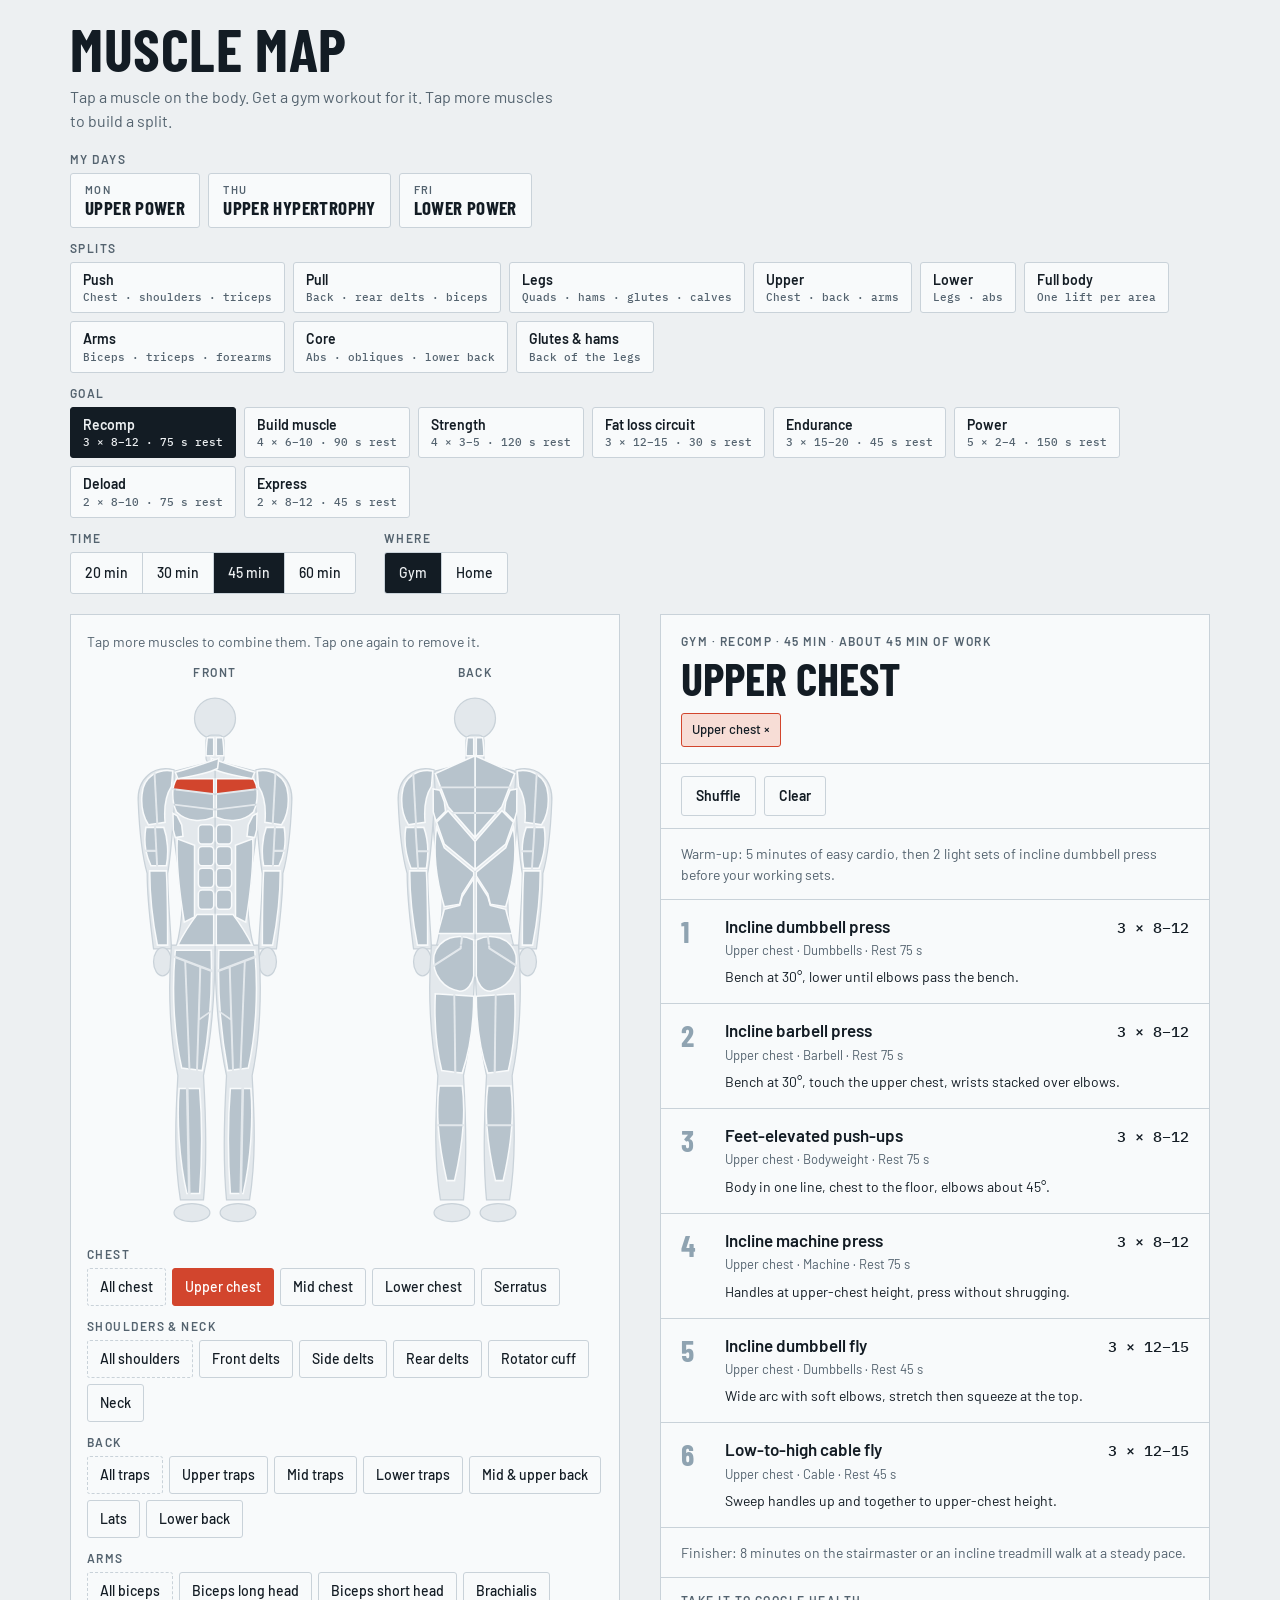
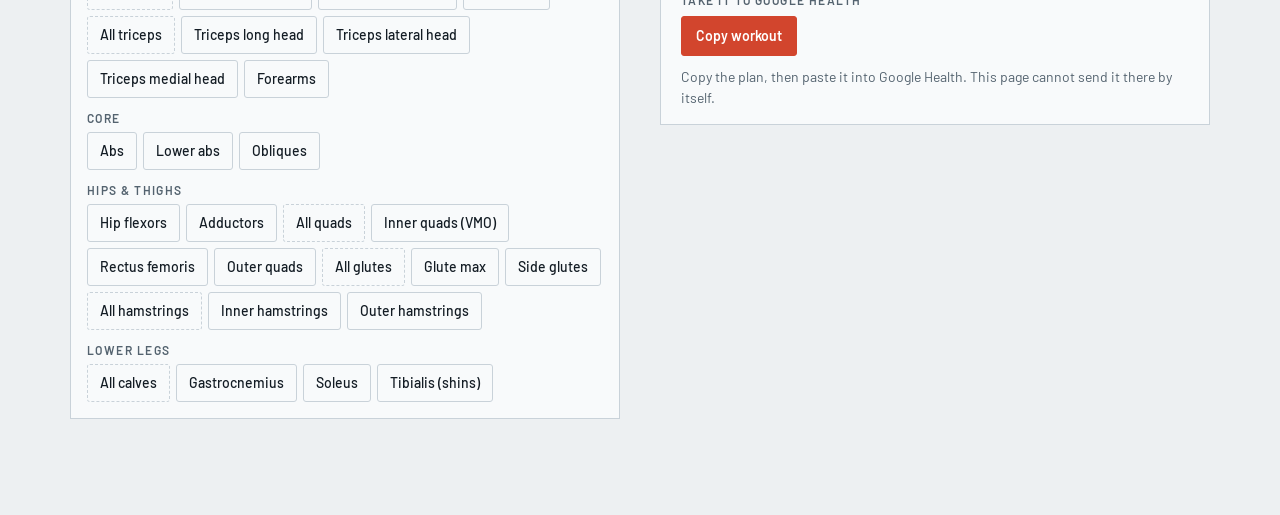
==== site/workout/index.html @ 0c15779b "Add Muscle Map workout page at /workout Co-Authored-By: Claude Fable 5.2 <noreply@anthropic.com>" ====
<!doctype html><html><head><meta charset=utf8><meta name=viewport content="width=device-width,initial-scale=1,viewport-fit=cover"><style>:root{color-scheme:light;box-sizing:border-box;padding-top:env(safe-area-inset-top,0px);padding-bottom:env(safe-area-inset-bottom,0px)}html{scroll-padding-top:env(safe-area-inset-top,0px)}body{margin:0;padding:0;font:14px -apple-system,BlinkMacSystemFont,sans-serif;background:#fff;color:#000}img{max-width:100%}[hidden]:not([hidden=until-found i]){display:none!important}</style></head><body>
<title>Muscle Map</title>
<meta name="claude:viewport-fit-sides" content="cover">
<link rel="preconnect" href="https://fonts.googleapis.com">
<link rel="preconnect" href="https://fonts.gstatic.com" crossorigin>
<link rel="stylesheet" href="https://fonts.googleapis.com/css2?family=Barlow+Condensed:wght@600;700&family=Barlow:wght@400;500;600&family=IBM+Plex+Mono:wght@500&display=swap">
<style>
/* Layout: anatomy plate (front + back figures, muscle list) on the left, training sheet on the right.
   On phones the plate shows one side at a time and a bottom bar jumps to the sheet. */
:root{
  --bg:#EDF0F2; --surface:#F8FAFB; --ink:#131C24; --ink-2:#54636F; --line:#C9D2D9;
  --body:#E3E8EC; --muscle:#B7C3CC; --muscle-hi:#8FA3B1;
  --accent:#D2452D; --on-accent:#FFFFFF; --accent-soft:#F7DDD6;
  --f-display:'Barlow Condensed','Arial Narrow',sans-serif;
  --f-body:'Barlow',system-ui,-apple-system,'Segoe UI',sans-serif;
  --f-mono:'IBM Plex Mono',ui-monospace,Menlo,monospace;
}
@media (prefers-color-scheme: dark){
  :root:not([data-theme="light"]){
    --bg:#0E1419; --surface:#151D24; --ink:#E8EDF1; --ink-2:#9AA9B4; --line:#26333C;
    --body:#1A252D; --muscle:#2B3A46; --muscle-hi:#46606F;
    --accent:#FF6B4A; --on-accent:#1A0D09; --accent-soft:#3A2119;
    color-scheme:dark;
  }
}
:root[data-theme="dark"]{
  --bg:#0E1419; --surface:#151D24; --ink:#E8EDF1; --ink-2:#9AA9B4; --line:#26333C;
  --body:#1A252D; --muscle:#2B3A46; --muscle-hi:#46606F;
  --accent:#FF6B4A; --on-accent:#1A0D09; --accent-soft:#3A2119;
  color-scheme:dark;
}
*{box-sizing:border-box}
body{
  background:var(--bg); color:var(--ink); font:400 16px/1.5 var(--f-body);
  padding-block:20px 96px;
  padding-left:max(16px,env(safe-area-inset-left,0px));
  padding-right:max(16px,env(safe-area-inset-right,0px));
  -webkit-text-size-adjust:100%;
}
.wrap{max-width:1140px;margin:0 auto;display:flex;flex-direction:column;gap:20px}
h1{font:700 clamp(38px,7vw,60px)/.95 var(--f-display);text-transform:uppercase;letter-spacing:.01em;margin:0;text-wrap:balance}
.sub{margin:8px 0 0;color:var(--ink-2);max-width:54ch}
.lbl{font:600 12px/1 var(--f-body);letter-spacing:.12em;text-transform:uppercase;color:var(--ink-2);margin:0}
.controls{display:flex;flex-wrap:wrap;gap:14px 28px;align-items:flex-end}
.ctl{display:flex;flex-direction:column;gap:8px;min-width:0}
.seg{display:inline-flex;max-width:100%;border:1px solid var(--line);border-radius:3px;overflow:hidden;background:var(--surface)}
.seg button{font:500 14px/1 var(--f-body);padding:10px 14px;min-height:40px;background:transparent;color:var(--ink);border:0;border-right:1px solid var(--line);cursor:pointer}
.seg button:last-child{border-right:0}
.seg button[aria-pressed="true"]{background:var(--ink);color:var(--bg)}
.presets-ctl{flex-basis:100%}
.presets{display:flex;flex-wrap:wrap;gap:8px}
.preset{display:flex;flex-direction:column;align-items:flex-start;gap:3px;padding:10px 14px;min-height:44px;border:1px solid var(--line);border-radius:3px;background:var(--surface);color:var(--ink);cursor:pointer;text-align:left}
.preset .pd{font:600 11px/1 var(--f-body);letter-spacing:.12em;text-transform:uppercase;color:var(--ink-2)}
.preset .pn{font:700 19px/1 var(--f-display);text-transform:uppercase;letter-spacing:.02em}
.preset[aria-pressed="true"]{background:var(--ink);border-color:var(--ink);color:var(--bg)}
.preset[aria-pressed="true"] .pd{color:var(--bg)}
.opt{display:flex;flex-direction:column;align-items:flex-start;gap:5px;padding:9px 12px;min-height:44px;border:1px solid var(--line);border-radius:3px;background:var(--surface);color:var(--ink);cursor:pointer;text-align:left}
.opt .ot{font:600 14px/1.1 var(--f-body)}
.opt .os{font:500 11px/1 var(--f-mono);color:var(--ink-2);white-space:nowrap}
.opt[aria-pressed="true"]{background:var(--ink);border-color:var(--ink);color:var(--bg)}
.opt[aria-pressed="true"] .os{color:var(--bg)}
/* phones: each option row is one swipeable line, so the body map stays near the top */
@media (max-width:639px){
  .presets{flex-wrap:nowrap;overflow-x:auto;margin-inline:-16px;padding-inline:16px;scroll-padding-inline:16px;scrollbar-width:none;-webkit-overflow-scrolling:touch}
  .presets::-webkit-scrollbar{display:none}
  .presets>*{flex:none}
  .controls{gap:12px 20px}
}
button:focus-visible{outline:2px solid var(--accent);outline-offset:-2px}

.grid{display:grid;grid-template-columns:minmax(0,1fr);gap:24px}
@media (min-width:900px){.grid{grid-template-columns:minmax(0,1fr) minmax(0,1fr);gap:40px;align-items:start}}

.plate{border:1px solid var(--line);background:var(--surface);padding:16px;display:flex;flex-direction:column;gap:14px;min-width:0}
.plate-top{display:flex;justify-content:space-between;align-items:center;gap:12px}
.hint{margin:0;font-size:14px;color:var(--ink-2);min-height:21px}
.view-seg{display:none}
@media (max-width:639px){.view-seg{display:inline-flex}}
.figs{display:flex;gap:4px;justify-content:center}
.fig{flex:1 1 0;min-width:0;display:flex;flex-direction:column;align-items:center;gap:6px}
.fig svg{width:100%;height:auto;max-height:560px;display:block;-webkit-tap-highlight-color:transparent}
@media (max-width:639px){
  .figs[data-view="front"] .fig.back,.figs[data-view="back"] .fig.front{display:none}
  .fig .lbl{display:none}
}
.sil{fill:var(--body);stroke:var(--line);stroke-width:1}
.m{cursor:pointer;outline:none}
.m path,.m rect{fill:var(--muscle);stroke:var(--surface);stroke-width:1.2;transition:fill .12s}
.m.hov path,.m.hov rect{fill:var(--muscle-hi)}
.m.on path,.m.on rect{fill:var(--accent)}
.m:focus-visible path,.m:focus-visible rect{stroke:var(--ink);stroke-width:2}
.chips{display:flex;flex-direction:column;gap:14px}
.sec{display:flex;flex-direction:column;gap:8px}
.sec-row{display:flex;flex-wrap:wrap;gap:6px}
.chip.all{border-style:dashed}
.chip{font:500 14px/1 var(--f-body);padding:9px 12px;min-height:38px;border:1px solid var(--line);border-radius:3px;background:transparent;color:var(--ink);cursor:pointer}
.chip[aria-pressed="true"]{background:var(--accent);border-color:var(--accent);color:var(--on-accent)}

.sheet{border:1px solid var(--line);background:var(--surface);min-width:0}
.sheet-h{padding:20px 20px 16px;border-bottom:1px solid var(--line)}
.sheet h2{font:700 clamp(32px,5vw,46px)/1 var(--f-display);text-transform:uppercase;margin:8px 0 0;text-wrap:balance}
.tags{display:flex;flex-wrap:wrap;gap:6px;margin-top:12px}
.tags:empty{display:none}
.tag{font:500 13px/1 var(--f-body);padding:8px 10px;min-height:34px;border:1px solid var(--accent);background:var(--accent-soft);color:var(--ink);border-radius:3px;cursor:pointer}
.actions{display:flex;flex-wrap:wrap;gap:8px;padding:12px 20px;border-bottom:1px solid var(--line)}
.btn{font:600 14px/1 var(--f-body);padding:11px 14px;min-height:40px;border:1px solid var(--line);background:transparent;color:var(--ink);border-radius:3px;cursor:pointer}
.btn.primary{background:var(--accent);border-color:var(--accent);color:var(--on-accent)}
.btn[disabled]{opacity:.55;cursor:default}
.status{margin:0;padding:10px 20px;font-size:14px;color:var(--ink-2);border-bottom:1px solid var(--line)}
.note{margin:0;padding:14px 20px;font-size:14px;color:var(--ink-2);border-bottom:1px solid var(--line)}
.lifts{list-style:none;margin:0;padding:0}
.lift{display:grid;grid-template-columns:34px minmax(0,1fr);gap:10px;padding:16px 20px;border-bottom:1px solid var(--line)}
.lift-n{font:700 30px/1 var(--f-display);color:var(--muscle-hi)}
.lift-top{display:flex;justify-content:space-between;align-items:baseline;gap:4px 12px;flex-wrap:wrap}
.lift h3{font:600 17px/1.25 var(--f-body);margin:0;min-width:0}
.rx{font:500 15px/1.2 var(--f-mono);white-space:nowrap;font-variant-numeric:tabular-nums}
.meta{margin:4px 0 0;font-size:13px;color:var(--ink-2)}
.cue{margin:6px 0 0;font-size:14px}
.export{padding:16px 20px;display:flex;flex-direction:column;gap:10px}
.row{display:flex;flex-wrap:wrap;gap:8px}
#fallback{width:100%;font:13px/1.45 var(--f-mono);background:var(--bg);color:var(--ink);border:1px solid var(--line);border-radius:3px;padding:10px}
.export .status{padding:0;border:0}

.bar{position:fixed;left:0;right:0;bottom:0;z-index:5;background:var(--ink);color:var(--bg);display:flex;align-items:center;justify-content:space-between;gap:12px;
  padding-top:12px;padding-bottom:calc(12px + env(safe-area-inset-bottom,0px));
  padding-left:max(16px,env(safe-area-inset-left,0px));padding-right:max(16px,env(safe-area-inset-right,0px))}
.bar span{font:600 15px/1.2 var(--f-body);min-width:0;overflow:hidden;text-overflow:ellipsis;white-space:nowrap}
.bar .btn{background:var(--bg);color:var(--ink);border-color:var(--bg);flex:none}
@media (min-width:900px){.bar{display:none}}
</style>

<div class="wrap">
  <header>
    <h1>Muscle Map</h1>
    <p class="sub">Tap a muscle on the body. Get a gym workout for it. Tap more muscles to build a split.</p>
  </header>

  <div class="controls">
    <div class="ctl presets-ctl">
      <p class="lbl" id="presetLbl">My days</p>
      <div class="presets" role="group" aria-labelledby="presetLbl" id="presets"></div>
    </div>
    <div class="ctl presets-ctl">
      <p class="lbl" id="splitLbl">Splits</p>
      <div class="presets" role="group" aria-labelledby="splitLbl" id="splits"></div>
    </div>
    <div class="ctl presets-ctl">
      <p class="lbl" id="goalLbl">Goal</p>
      <div class="presets" role="group" aria-labelledby="goalLbl" id="goalSeg"></div>
    </div>
    <div class="ctl">
      <p class="lbl" id="timeLbl">Time</p>
      <div class="seg" role="group" aria-labelledby="timeLbl" id="timeSeg">
        <button type="button" data-time="20">20 min</button>
        <button type="button" data-time="30">30 min</button>
        <button type="button" data-time="45">45 min</button>
        <button type="button" data-time="60">60 min</button>
      </div>
    </div>
    <div class="ctl">
      <p class="lbl" id="whereLbl">Where</p>
      <div class="seg" role="group" aria-labelledby="whereLbl" id="whereSeg">
        <button type="button" data-where="gym">Gym</button>
        <button type="button" data-where="home">Home</button>
      </div>
    </div>
  </div>

  <div class="grid">
    <section class="plate" aria-label="Body map">
      <div class="plate-top">
        <p class="hint" id="hint"></p>
        <div class="seg view-seg" role="group" aria-label="Body side" id="viewSeg">
          <button type="button" data-view="front">Front</button>
          <button type="button" data-view="back">Back</button>
        </div>
      </div>
      <div class="figs" id="figs" data-view="front">
        <div class="fig front"><p class="lbl">Front</p><div id="figFront" style="width:100%"></div></div>
        <div class="fig back"><p class="lbl">Back</p><div id="figBack" style="width:100%"></div></div>
      </div>
      <div class="chips" id="chips" role="group" aria-label="Muscle list"></div>
    </section>

    <section class="sheet" id="sheet" aria-labelledby="sheetTitle">
      <div class="sheet-h">
        <p class="lbl" id="eyebrow"></p>
        <h2 id="sheetTitle"></h2>
        <div class="tags" id="tags"></div>
      </div>
      <p class="note" id="empty" hidden>Nothing selected. Tap a muscle on the body, or pick one from the list under it. Select several, like chest and triceps, to get one combined session.</p>
      <div id="filled">
        <div class="actions">
          <button type="button" class="btn" id="shuffle">Shuffle</button>
          <button type="button" class="btn primary" id="askAi" hidden>Ask Claude to write it</button>
          <button type="button" class="btn" id="clear">Clear</button>
        </div>
        <p class="status" id="aiStatus" role="status" hidden></p>
        <p class="note" id="homeNote" hidden></p>
        <p class="note" id="warm"></p>
        <p class="note" id="goalNote" hidden></p>
        <ol class="lifts" id="lifts"></ol>
        <p class="note" id="fin" hidden></p>
        <div class="export">
          <p class="lbl">Take it to Google Health</p>
          <div class="row">
            <button type="button" class="btn primary" id="copy">Copy workout</button>
            <button type="button" class="btn" id="saveTxt" hidden>Save .txt</button>
            <button type="button" class="btn" id="saveCsv" hidden>Save .csv</button>
          </div>
          <p class="hint">Copy the plan, then paste it into Google Health. This page cannot send it there by itself.</p>
          <textarea id="fallback" rows="9" readonly hidden aria-label="Workout text"></textarea>
          <p class="status" id="exStatus" role="status" hidden></p>
        </div>
      </div>
    </section>
  </div>
</div>

<div class="bar" id="bar" hidden>
  <span id="barTxt"></span>
  <button type="button" class="btn" id="barGo">See workout ↓</button>
</div>

<script>
(function(){
'use strict';
const $=s=>document.querySelector(s);
const NS='http://www.w3.org/2000/svg';
function el(tag,attrs){const e=document.createElementNS(NS,tag);for(const k in attrs)e.setAttribute(k,attrs[k]);return e}
function h(tag,props,...kids){
  const e=document.createElement(tag);
  for(const [k,v] of Object.entries(props||{})){
    if(k==='class')e.className=v;else if(k.startsWith('on'))e.addEventListener(k.slice(2),v);else e.setAttribute(k,v);
  }
  for(const c of kids.flat()){if(c==null)continue;e.append(c.nodeType?c:document.createTextNode(String(c)))}
  return e;
}

/* ---------- exercise library: [name, c=compound|i=isolation, equipment, cue, optional reps override] ---------- */
const EQ={B:'Barbell',D:'Dumbbells',C:'Cable',M:'Machine',W:'Bodyweight',P:'Plate',R:'Band',X:'Push-up board',A:'Ab roller',T:'Table',H:'Chair',O:'Door frame',L:'Wall',Y:'Towel'};
const M={
 frontdelts:{n:'Front delts',ex:[
  ['Barbell overhead press','c','B','Squeeze glutes, move your head through as the bar passes.'],
  ['Seated dumbbell shoulder press','c','D','Ribs down, press up without arching your back.'],
  ['Machine shoulder press','c','M','Handles at ear height, press without shrugging.'],
  ['Arnold press','c','D','Rotate palms from facing you to forward as you press.'],
  ['Landmine press','c','B','Press up and out at an angle, stay tight through the core.'],
  ['Dumbbell front raise','i','D','Raise to eye level with soft elbows, no swinging.'],
  ['Cable front raise','i','C','Constant tension, lift to eye level and lower slowly.']]},
 sidedelts:{n:'Side delts',ex:[
  ['Wide-grip upright row','c','B','Hands wider than shoulders, elbows lead, stop at the lower chest.'],
  ['Seated dumbbell shoulder press','c','D','Ribs down, press up without arching your back.'],
  ['Dumbbell lateral raise','i','D','Lead with the elbows, raise to shoulder height, no swinging.'],
  ['Cable lateral raise','i','C','Constant tension, raise to shoulder height and lower slowly.'],
  ['Machine lateral raise','i','M','Pads on the outside of the arms, lift with the elbows, not the hands.'],
  ['Leaning single-arm lateral raise','i','D','Hold a post and lean away, raise out to the side for a longer stretch.','12–15 each arm']]},
 reardelts:{n:'Rear delts',ex:[
  ['Wide-grip seated cable row','c','C','Pull to the upper chest with elbows flared, squeeze the back of the shoulders.'],
  ['Reverse pec deck','i','M','Wide arc, think elbows back, not hands.'],
  ['Face pull','i','C','Rope to forehead, pull apart at the end, hold one second.'],
  ['Rear delt dumbbell fly','i','D','Hinge forward, sweep out wide with soft elbows.'],
  ['Cable rear delt fly','i','C','Cross the cables, pull wide at shoulder height, pause behind you.'],
  ['Incline bench reverse fly','i','D','Chest on a 45° bench, raise the dumbbells out wide, thumbs up.']]},
 upperchest:{n:'Upper chest',ex:[
  ['Incline barbell press','c','B','Bench at 30°, touch the upper chest, wrists stacked over elbows.'],
  ['Incline dumbbell press','c','D','Bench at 30°, lower until elbows pass the bench.'],
  ['Incline machine press','c','M','Handles at upper-chest height, press without shrugging.'],
  ['Feet-elevated push-ups','c','W','Body in one line, chest to the floor, elbows about 45°.'],
  ['Low-to-high cable fly','i','C','Sweep handles up and together to upper-chest height.'],
  ['Incline dumbbell fly','i','D','Wide arc with soft elbows, stretch then squeeze at the top.']]},
 midchest:{n:'Mid chest',ex:[
  ['Barbell bench press','c','B','Shoulder blades pinched, bar to lower chest, press up and slightly back.'],
  ['Flat dumbbell press','c','D','Lower until elbows sit just below the bench, press up and in.'],
  ['Machine chest press','c','M','Handles at mid-chest, push without shrugging.'],
  ['Push-ups','c','W','Body in one line, chest to the floor, elbows about 45°.'],
  ['Pec deck fly','i','M','Slight elbow bend, squeeze for a beat in front.'],
  ['Standing cable fly','i','C','Handles at chest height, hug a barrel, squeeze in the middle.']]},
 lowerchest:{n:'Lower chest',ex:[
  ['Decline barbell press','c','B','Bench at 15 to 30° decline, bar to the lower chest.'],
  ['Decline dumbbell press','c','D','Lower to the sides of the lower chest, press up and together.'],
  ['Chest dips','c','W','Lean forward, elbows out slightly, lower to a deep stretch.'],
  ['High-to-low cable fly','i','C','Step forward, hands meet below the chest, slow return.'],
  ['Decline dumbbell fly','i','D','Wide arc with soft elbows, squeeze at the bottom.']]},
 serratus:{n:'Serratus',reps:'10–15',ex:[
  ['Dumbbell pullover','c','D','Arms straight, ribs down, stretch back then pull over without arching.'],
  ['Push-up plus','c','W','At the top push the floor away, round the upper back, shoulder blades wide.'],
  ['Cable serratus punch','i','C','Face away from the cable, punch forward and reach at the end, ribs down.','10–12 each arm'],
  ['Scapular push-up','i','W','Arms locked, let the chest sink between the blades, then push them apart.'],
  ['Wall slide','i','W','Forearms on the wall, slide up and reach forward without shrugging.']]},
 rotatorcuff:{n:'Rotator cuff',reps:'12–20',ex:[
  ['Cable external rotation','i','C','Elbow pinned to your side, rotate out and return slowly, light weight.','12–15 each arm'],
  ['Side-lying dumbbell external rotation','i','D','Elbow on your ribs, rotate up and lower slowly, very light weight.','12–15 each arm'],
  ['Cable internal rotation','i','C','Elbow pinned to your side, rotate across your belly, light weight.','12–15 each arm'],
  ['Band pull-apart','i','R','Arms straight, pull the band apart and squeeze the shoulder blades.'],
  ['Face pull','i','C','Rope to forehead, pull apart at the end, hold one second.']]},
 uppertraps:{n:'Upper traps',ex:[
  ['Barbell shrug','c','B','Straight up and down, hold the top for a second.'],
  ['Dumbbell shrug','c','D','Shrug toward the ears, never roll the shoulders.'],
  ['Rack pull','c','B','Bar at knee height, lock out squeezing glutes and traps.'],
  ['Farmer’s carry','c','D','Tall posture, crush the handles, walk steadily.','30–40 m'],
  ['Cable shrug','i','C','Constant tension, hold the top for a count of two.'],
  ['Wide-grip dumbbell upright row','i','D','Elbows lead, stop at the lower chest.']]},
 midtraps:{n:'Mid traps',ex:[
  ['Chest-supported row','c','M','Chest on the pad, pull elbows back, squeeze shoulder blades.'],
  ['T-bar row','c','M','Flat back, keep elbows tight past the torso.'],
  ['Seated cable row','c','C','Sit tall, pull to your belly, pause one second.'],
  ['Prone T raise','i','D','Lie chest-down on an incline bench, raise arms out to a T, thumbs up.'],
  ['Reverse pec deck','i','M','Wide arc, think elbows back, not hands.'],
  ['Face pull','i','C','Rope to forehead, pull apart at the end, hold one second.']]},
 lowertraps:{n:'Lower traps',ex:[
  ['Scapular pull-up','c','W','Hang, pull the shoulder blades down without bending your elbows.','8–12'],
  ['Prone Y raise','i','D','Lie chest-down on an incline bench, raise arms in a Y, thumbs up.','10–15'],
  ['Cable Y raise','i','C','Pull the cables up and out in a Y, lead with the thumbs, no shrug.','10–15'],
  ['Straight-arm pulldown','i','C','Arms nearly straight, sweep the bar to your thighs, ribs down.']]},
 upperback:{n:'Mid & upper back',ex:[
  ['Chest-supported row','c','M','Chest on the pad, pull elbows back, squeeze shoulder blades.'],
  ['Seated cable row','c','C','Sit tall, pull to your belly, pause one second.'],
  ['Barbell row','c','B','Hinge to about 45°, pull the bar to your lower ribs.'],
  ['T-bar row','c','M','Flat back, keep elbows tight past the torso.'],
  ['Reverse pec deck','i','M','Wide arc, think elbows back, not hands.'],
  ['Face pull','i','C','Rope to forehead, pull apart at the end, hold one second.']]},
 lats:{n:'Lats',ex:[
  ['Pull-up','c','W','Start from a dead hang, drive elbows down to your ribs. Use the assisted machine until you can do them unassisted.'],
  ['Lat pulldown','c','C','Chest up, pull the bar to your upper chest, lean back only slightly.'],
  ['Neutral-grip pulldown','c','C','Elbows to hips, feel the stretch at the top.'],
  ['One-arm dumbbell row','c','D','Pull the elbow toward your hip, no torso twist.'],
  ['Straight-arm pulldown','i','C','Arms nearly straight, sweep the bar to your thighs, ribs down.'],
  ['Single-arm cable pulldown','i','C','Reach tall, pull the elbow to your hip, pause low.']]},
 lowerback:{n:'Lower back',ex:[
  ['Conventional deadlift','c','B','Bar over mid-foot, brace hard, push the floor away.'],
  ['Romanian deadlift','c','B','Hips back, bar slides down the thighs, back flat.'],
  ['Good morning','c','B','Light bar, soft knees, hinge until hamstrings tighten.'],
  ['Back extension','i','M','Hinge at the hips, stop at neutral, no over-arching.'],
  ['Reverse hyperextension','i','M','Swing legs to hip height, control the lowering.'],
  ['Bird dog','i','W','Opposite arm and leg, hips stay level.','8–12 each side']]},
 bicepslong:{n:'Biceps long head',ex:[
  ['Chin-up','c','W','Full hang to chin over the bar, no kipping.'],
  ['Barbell curl','c','B','Elbows pinned at your sides, no hip swing.'],
  ['Incline dumbbell curl','i','D','Arms hang behind the torso for a deep stretch.'],
  ['Bayesian cable curl','i','C','Face away from the cable, arm behind you, curl without moving the elbow forward.','10–15 each arm'],
  ['Drag curl','i','B','Slide the bar up your torso, elbows travel back.']]},
 bicepsshort:{n:'Biceps short head',ex:[
  ['Wide-grip barbell curl','c','B','Hands outside shoulders, elbows still, no swinging.'],
  ['EZ-bar preacher curl','i','B','Lower fully, do not bounce at the bottom.'],
  ['Spider curl','i','D','Chest on an incline bench, arms hang straight down, curl up.'],
  ['Concentration curl','i','D','Elbow braced on your thigh, full squeeze at the top.','10–12 each arm'],
  ['Cable curl','i','C','Keep tension on the way down, 2-second lowering.']]},
 brachialis:{n:'Brachialis',ex:[
  ['Hammer curl','c','D','Neutral grip, curl across to hit the brachialis.'],
  ['Cross-body hammer curl','i','D','Curl toward the opposite shoulder, elbow stays put.','10–12 each arm'],
  ['Reverse curl','i','B','Overhand grip, elbows still, control the lowering.'],
  ['Rope cable hammer curl','i','C','Neutral grip, pull the rope apart at the top.'],
  ['Zottman curl','i','D','Curl up palms up, rotate to palms down and lower slowly.']]},
 tricepslong:{n:'Triceps long head',ex:[
  ['Close-grip bench press','c','B','Hands shoulder-width, elbows tucked about 45°.'],
  ['Parallel-bar dips','c','W','Stay upright, elbows back, lower to about 90°.'],
  ['Overhead cable extension','i','C','Elbows point forward, stretch deep behind the head.'],
  ['Dumbbell overhead extension','i','D','Both hands on one dumbbell, elbows in.'],
  ['EZ-bar skull crusher','i','B','Lower behind the head for a longer stretch, upper arms stay still.']]},
 tricepslateral:{n:'Triceps lateral head',ex:[
  ['Close-grip bench press','c','B','Hands shoulder-width, elbows tucked about 45°.'],
  ['Diamond push-ups','c','W','Hands close under the chest, elbows brush your ribs.'],
  ['Cable pushdown','i','C','Elbows glued to your ribs, full lockout.'],
  ['Rope pushdown','i','C','Pull the rope apart at the bottom, squeeze the lockout.'],
  ['Single-arm cable pushdown','i','C','Elbow at your side, press down and fully straighten.','10–12 each arm']]},
 tricepsmedial:{n:'Triceps medial head',ex:[
  ['Close-grip push-ups','c','W','Hands under shoulders, elbows back, chest to the floor.'],
  ['Reverse-grip cable pushdown','i','C','Underhand grip, elbows at your sides, full lockout.'],
  ['Single-arm reverse-grip pushdown','i','C','Underhand grip, elbow pinned, straighten fully.','10–12 each arm'],
  ['Dumbbell kickback','i','D','Upper arm parallel to the floor, straighten and squeeze.','10–12 each arm'],
  ['Bench dips','c','W','Hands behind you on a bench, lower to 90°, press up.']]},
 forearms:{n:'Forearms',reps:'12–20',ex:[
  ['Farmer’s carry','c','D','Tall posture, crush the handles, walk steadily.','30–40 m'],
  ['Wrist curl','i','D','Forearms on thighs, roll the weight to the fingertips and back.'],
  ['Reverse wrist extension','i','D','Palms down, lift the back of the hand slowly.'],
  ['Reverse curl','i','B','Overhand grip, elbows still, control the lowering.'],
  ['Dead hang','i','W','Active shoulders, hang as long as your grip allows.','30–45 s']]},
 abs:{n:'Abs',ex:[
  ['Hanging leg raise','c','W','Curl the pelvis up, do not just swing the legs.','8–12'],
  ['Ab wheel rollout','c','W','Ribs down, stop before your lower back sags.','8–12'],
  ['Cable crunch','i','C','Round your spine toward your hips, hips stay put.','12–15'],
  ['Plank','i','W','Squeeze glutes and quads, no sagging.','30–60 s'],
  ['Decline sit-up','i','W','Curl up with control, do not yank on your neck.','12–15'],
  ['Dead bug','i','W','Low back pressed to the floor, opposite arm and leg extend slowly.','8–12 each side']]},
 lowerabs:{n:'Lower abs',ex:[
  ['Hanging leg raise','c','W','Curl the pelvis up, do not just swing the legs.','8–12'],
  ['Captain’s chair knee raise','c','W','Back flat on the pad, curl the pelvis toward your ribs.','10–15'],
  ['Reverse crunch','c','W','Lift the hips off the bench, slow lowering, no swinging.','10–15'],
  ['Hanging knee raise','i','W','Curl the pelvis up, not just the knees.','10–15'],
  ['Lying leg raise','i','W','Lower back pressed down, stop before it lifts.','10–15'],
  ['Decline reverse crunch','i','W','Anchor your hands overhead, roll the hips toward the ceiling.','10–15']]},
 obliques:{n:'Obliques',ex:[
  ['Pallof press','c','C','Resist rotation, press out and hold two seconds.','10–12 each side'],
  ['Cable woodchop','c','C','Rotate through the torso, arms stay long.','10–12 each side'],
  ['Suitcase carry','c','D','Heavy dumbbell on one side, stay perfectly upright.','30–40 m each side'],
  ['Side plank','i','W','Stack feet, hips high.','30–45 s each side'],
  ['Hanging knee raise with twist','i','W','Bring knees up and across toward one shoulder.','10–12'],
  ['Russian twist','i','D','Rotate ribs, not just arms.','12–20']]},
 hipflexors:{n:'Hip flexors',ex:[
  ['Hanging knee raise','c','W','Curl the pelvis up, not just the knees.','10–15'],
  ['Hanging leg raise','c','W','Curl the pelvis up, do not just swing the legs.','8–12'],
  ['Captain’s chair knee raise','c','W','Back flat on the pad, drive the knees up toward your chest.','10–15'],
  ['Cable standing knee raise','i','C','Ankle strap, drive the knee up and control it down, stay tall.','10–12 each leg'],
  ['Mountain climbers','i','W','Hands under shoulders, drive knees toward your chest at a steady pace.','30–45 s'],
  ['Lying leg raise','i','W','Lower back pressed down, stop before it lifts.','10–15']]},
 adductors:{n:'Adductors',reps:'12–20',ex:[
  ['Sumo squat','c','D','Toes out about 30°, push knees out, sit deep.','10–12'],
  ['Sumo deadlift','c','B','Wide stance, shins vertical, push the floor apart.','6–10'],
  ['Adductor machine','i','M','Sit tall, squeeze the knees together, pause for two seconds.'],
  ['Cable hip adduction','i','C','Ankle strap, sweep the leg across, no leaning.','12–15 each leg'],
  ['Copenhagen plank','i','W','Top leg on a bench, lift the hips and hold.','20–30 s each side']]},
 quadsinner:{n:'Inner quads (VMO)',ex:[
  ['Heel-elevated goblet squat','c','D','Heels on plates, knees travel well forward, stay upright.'],
  ['Narrow-stance leg press','c','M','Feet low and close, deep range, do not lock out hard.'],
  ['Narrow-stance hack squat','c','M','Feet together, sit deep, drive through the whole foot.'],
  ['Leg extension','i','M','Pause at the top, squeeze the inner quad.'],
  ['Terminal knee extension','i','C','Strap at the knee, straighten fully and squeeze.','12–20']]},
 rectus:{n:'Rectus femoris',ex:[
  ['Barbell front squat','c','B','Elbows high, stay upright, sit between your hips.'],
  ['Reverse Nordic','c','W','Kneel, lean back slowly, then rise back up.','6–10'],
  ['Sissy squat','c','W','Hold a post, knees travel forward, heels rise, controlled.','8–12'],
  ['Leg extension','i','M','Lean back slightly, pause at the top, slow lowering.']]},
 quadsouter:{n:'Outer quads',ex:[
  ['Wide-stance leg press','c','M','Feet high and wide, deep range, knees track over toes.'],
  ['Back squat','c','B','Brace, sit between your hips, knees track over toes.'],
  ['Hack squat','c','M','Feet shoulder-width, full range, control the bottom.'],
  ['Walking lunge','c','D','Long stride, push through the front foot.','10–12 each leg'],
  ['Single-leg extension','i','M','One leg at a time, squeeze at the top.','12–15 each leg']]},
 glutemax:{n:'Glute max',ex:[
  ['Barbell hip thrust','c','B','Chin tucked, ribs down, squeeze hard at the top.'],
  ['Romanian deadlift','c','B','Hips back, bar slides down the thighs, back flat.'],
  ['Bulgarian split squat','c','D','Torso slightly forward, drive through the front heel.','8–12 each leg'],
  ['Walking lunge','c','D','Long stride, push through the front foot.','10–12 each leg'],
  ['Dumbbell step-up','c','D','High box, drive through the lead leg only.','8–12 each leg'],
  ['Cable kickback','i','C','Squeeze at the back, do not arch your lower back.','12–15 each leg']]},
 glutemed:{n:'Side glutes',ex:[
  ['Single-leg Romanian deadlift','c','D','Hinge on one leg, hips stay square.','8–10 each leg'],
  ['Lateral step-up','c','D','Side-on to the box, step up through the working leg.','8–12 each leg'],
  ['Hip abduction machine','i','M','Lean slightly forward, pause at full width.','15–20'],
  ['Cable hip abduction','i','C','Ankle strap, sweep the leg out, hips stay square.','12–15 each leg'],
  ['Side-lying leg raise','i','W','Stack your hips, lift the top leg slightly back.','15–20 each side'],
  ['Banded lateral walk','i','R','Band above the knees, small steps, tension throughout.','12–15 steps each way']]},
 hamsinner:{n:'Inner hamstrings',ex:[
  ['Stiff-leg dumbbell deadlift','c','D','Soft knees, push hips back until you feel the stretch.'],
  ['Cable pull-through','c','C','Hinge back, finish by squeezing the glutes standing tall.'],
  ['Seated leg curl','i','M','Point the toes slightly out, thighs locked in, full range.'],
  ['Lying leg curl','i','M','Point the toes slightly out, hips pinned, 3-second lowering.'],
  ['Nordic hamstring curl','i','W','Lower as slowly as you can, catch yourself with your hands.','5–8']]},
 hamsouter:{n:'Outer hamstrings',ex:[
  ['Romanian deadlift','c','B','Hips back, bar slides down the thighs, back flat.'],
  ['Good morning','c','B','Light bar, soft knees, hinge until hamstrings tighten.'],
  ['Lying leg curl','i','M','Toes slightly in, hips pinned, curl heels to glutes.'],
  ['Seated leg curl','i','M','Toes slightly in, full range, no bouncing.'],
  ['Back extension','i','M','Round the glute-ham position, curl the hips through to neutral.']]},
 gastroc:{n:'Gastrocnemius',reps:'12–20',ex:[
  ['Standing calf raise','i','M','Straight knees, pause in the bottom stretch, rise to full height.'],
  ['Leg press calf raise','i','M','Toes on the platform edge, full stretch every rep.'],
  ['Donkey calf raise','i','M','Hips hinged, long range, pause low.'],
  ['Single-leg calf raise','i','W','Hold a rail for balance, full range.','12–15 each leg']]},
 soleus:{n:'Soleus',reps:'12–20',ex:[
  ['Seated calf raise','i','M','Bent knees target the soleus, 2-second lowering.'],
  ['Dumbbell seated calf raise','i','D','Dumbbells on the thighs, toes on a plate, full range.'],
  ['Bent-knee calf raise','i','W','Knees bent about 90°, slow reps, long pause at the bottom.','15–20']]},
 tibialis:{n:'Tibialis (shins)',reps:'15–25',ex:[
  ['Tibialis raise','i','W','Back against a wall, lift the toes toward your shins, lower slowly.'],
  ['Banded dorsiflexion','i','R','Anchor the band, pull the toes up toward your shin, slow return.'],
  ['Heel walk','i','W','Walk on your heels with the toes lifted, stay tall.','20–30 m']]},
 neck:{n:'Neck',reps:'12–15',ex:[
  ['Neck flexion with plate','i','P','Lie face-up, hold a light plate on the forehead, tuck the chin, slow reps.'],
  ['Neck extension with plate','i','P','Lie face-down over the bench edge, light plate on the back of the head, slow reps.'],
  ['Side neck raise','i','W','Lie on your side and lift the head toward the shoulder, no weight at first.','12–15 each side'],
  ['Isometric neck hold','i','W','Press your palm into your head and resist, hold in each direction.','10 s each direction']]}
};
const HOME={
 frontdelts:[
  ['Pike push-up','c','X','Hands in the board shoulder slots, hips high, lower the head between the hands.'],
  ['Feet-elevated pike push-up','c','H','Feet on a chair, hips over shoulders, lower the head toward the floor.'],
  ['Slow-negative pike push-up','c','X','Take 4 seconds to lower, press up normally.','5–8'],
  ['Pike hold','i','W','Hold the bottom of a pike push-up just off the floor.','20–30 s']],
 sidedelts:[
  ['Pike push-up','c','X','Hands in the board shoulder slots, hips high, lower the head between the hands.'],
  ['Door frame isometric lateral raise','i','O','Stand in the frame, press the back of the wrist outward into it and hold.','20–30 s each arm'],
  ['Side plank arm raise','i','W','Hold a side plank, raise the top arm out to shoulder height, lower slowly.','8–12 each side'],
  ['Prone Y raise','i','W','Lie face down, lift straight arms in a Y, thumbs up, hold one second.','12–15']],
 reardelts:[
  ['Wide table row','c','T','Under a sturdy table that cannot tip, grip the edge wide, pull with elbows flared.'],
  ['Prone T raise','i','W','Lie face down, raise straight arms out to a T, thumbs up, hold one second.','12–15'],
  ['Prone W raise','i','W','Face down, elbows at 90°, squeeze the shoulder blades and lift.','12–15'],
  ['Reverse snow angel','i','W','Face down, sweep arms from hips to overhead without touching the floor.','8–12']],
 upperchest:[
  ['Decline push-up','c','H','Feet on a chair, hands on the board chest slots, chest to the board.'],
  ['Deficit decline push-up','c','X','Feet on a chair, hands on the board handles, sink below hand level.'],
  ['Slow-negative decline push-up','c','H','Feet on a chair, take 4 seconds to lower, push up normally.','6–10'],
  ['Isometric palm press (high)','i','W','Press the palms together hard at forehead height and hold.','20–30 s']],
 midchest:[
  ['Push-up board: chest position','c','X','Hands in the wide chest slots, chest to the board, elbows about 45°.'],
  ['Deficit push-up','c','X','Hands on the board handles, sink below hand level for a deeper stretch.'],
  ['Archer push-up','c','W','Shift your weight to one arm, the other stays straight.','5–8 each side'],
  ['Tempo push-up','c','W','3 seconds down, 1 second pause at the bottom, push up.'],
  ['Isometric palm press (chest)','i','W','Press the palms together hard in front of the chest and hold.','20–30 s']],
 lowerchest:[
  ['Incline push-up','c','H','Hands on a sturdy chair or table edge, body straight, chest to the edge.'],
  ['Chair dip (lean forward)','c','H','Two sturdy chairs, lean forward, lower to a comfortable stretch.','6–12'],
  ['Wide low-hand push-up','c','X','Board handles wide and beside the lower ribs, chest to the board.'],
  ['Isometric palm press (low)','i','W','Press the palms together at belly height, push down and in, hold.','20–30 s']],
 serratus:[
  ['Push-up plus','c','W','At the top push the floor away, round the upper back, shoulder blades wide.','10–15'],
  ['Bear crawl','c','W','Knees just off the floor, crawl forward and back, push the floor away.','20–30 s'],
  ['Scapular push-up','i','W','Arms locked, let the chest sink between the blades, then push them apart.','12–15'],
  ['Wall slide','i','L','Forearms on the wall, slide up and reach forward without shrugging.','10–12']],
 rotatorcuff:[
  ['Side-lying external rotation','i','W','Elbow on your ribs, rotate the forearm up slowly, no weight needed at first.','15–20 each arm'],
  ['Door frame isometric external rotation','i','O','Elbow at 90° by your side, press the back of the hand into the frame, hold.','20–30 s each arm'],
  ['Prone W raise','i','W','Face down, elbows at 90°, squeeze the shoulder blades and lift.','12–15'],
  ['Wall slide','i','L','Forearms on the wall, slide up and reach forward without shrugging.','10–12']],
 uppertraps:[
  ['Table row','c','T','Under a sturdy table that cannot tip, pull your chest to the edge.','8–15'],
  ['Pike shrug','i','X','In a pike on the board, shrug the shoulders toward the hands, arms straight.','12–15'],
  ['Chair dip shrug','i','H','Arms straight on two sturdy chairs, let the body sink then shrug it up.','12–15'],
  ['Prone Y raise','i','W','Lie face down, lift straight arms in a Y, thumbs up, hold one second.','12–15']],
 midtraps:[
  ['Table row','c','T','Under a sturdy table that cannot tip, pull your chest to the edge, squeeze the blades.','8–15'],
  ['Door frame row','c','O','Grip the frame edge, lean back with straight arms, pull your chest to the frame.','10–15'],
  ['Prone T raise','i','W','Lie face down, raise straight arms out to a T, thumbs up, hold one second.','12–15'],
  ['Reverse snow angel','i','W','Face down, sweep arms from hips to overhead without touching the floor.','8–12']],
 lowertraps:[
  ['Table scapular pull','c','T','Hang under the table, arms straight, pull the shoulder blades down and back only.','10–12'],
  ['Prone Y raise','i','W','Lie face down, lift straight arms in a Y, thumbs up, hold one second.','12–15'],
  ['Wall slide','i','L','Forearms on the wall, slide up and reach forward without shrugging.','10–12'],
  ['Reverse snow angel','i','W','Face down, sweep arms from hips to overhead without touching the floor.','8–12']],
 upperback:[
  ['Table row','c','T','Under a sturdy table that cannot tip, pull your chest to the edge, squeeze the blades.','8–15'],
  ['Door frame row','c','O','Grip the frame edge, lean back with straight arms, pull your chest to the frame.','10–15'],
  ['Prone T raise','i','W','Lie face down, raise straight arms out to a T, thumbs up, hold one second.','12–15'],
  ['Superman pull','i','W','Face down, arms overhead, pull the elbows down to the ribs and squeeze.','10–12']],
 lats:[
  ['Narrow underhand table row','c','T','Under a sturdy table, underhand narrow grip, drive the elbows to your hips.','8–15'],
  ['Single-arm door frame row','c','O','One hand on the frame, lean back, pull the elbow to your hip.','8–12 each arm'],
  ['Towel floor pull','i','Y','Face down on a smooth floor, hands on a towel overhead, drag yourself forward with the elbows.','8–12'],
  ['Superman pull','i','W','Face down, arms overhead, pull the elbows down to the ribs and squeeze.','10–12']],
 lowerback:[
  ['Bodyweight good morning','c','W','Hands behind the head, hinge until the hamstrings stretch, back flat.','15–20'],
  ['Table reverse hyper','i','T','Hips on the edge of a sturdy table, lift straight legs to hip height.','12–15'],
  ['Superman','i','W','Lift arms and legs together, hold two seconds, lower.','10–15'],
  ['Bird dog','i','W','Opposite arm and leg, hips stay level.','8–12 each side']],
 bicepslong:[
  ['Underhand table row','c','T','Under a sturdy table, underhand grip, curl yourself up by squeezing the biceps.','8–12'],
  ['Door frame curl','i','O','Grip the frame at hip height, lean back, curl your body toward it.','10–12 each arm'],
  ['Self-resisted curl','i','W','Press down with one hand while curling up with the other, slowly.','8–10 each arm'],
  ['Towel isometric curl','i','Y','Stand on a towel, curl the ends up hard and hold at 90°.','20–30 s']],
 bicepsshort:[
  ['Underhand table row','c','T','Under a sturdy table, underhand grip, curl yourself up by squeezing the biceps.','8–12'],
  ['Door frame curl','i','O','Grip the frame at hip height, lean back, curl your body toward it.','10–12 each arm'],
  ['Self-resisted curl','i','W','Press down with one hand while curling up with the other, slowly.','8–10 each arm'],
  ['Towel isometric curl','i','Y','Stand on a towel, curl the ends up hard and hold at 90°.','20–30 s']],
 brachialis:[
  ['Door frame hammer curl','i','O','Thumbs up on the frame, lean back, curl toward it.','10–12 each arm'],
  ['Self-resisted hammer curl','i','W','Thumb up, press down with the other hand as you curl, slowly.','8–10 each arm'],
  ['Towel hammer hold','i','Y','Stand on a towel, thumbs-up grip, pull up hard and hold at 90°.','20–30 s']],
 tricepslong:[
  ['Table-edge triceps extension','c','T','Hands on a sturdy table edge, body straight, bend the elbows to bring the forehead under the edge, press back.','8–12'],
  ['Push-up board: triceps position','c','X','Narrow triceps slots, elbows brush the ribs, chest to the board.'],
  ['Chair dip','c','H','Hands on a sturdy chair behind you, lower to 90°, press up.']],
 tricepslateral:[
  ['Push-up board: triceps position','c','X','Narrow triceps slots, elbows brush the ribs, chest to the board.'],
  ['Diamond push-ups','c','W','Hands close under the chest, elbows brush your ribs.'],
  ['Chair dip','c','H','Hands on a sturdy chair behind you, lower to 90°, press up.']],
 tricepsmedial:[
  ['Close-grip push-ups','c','W','Hands under the shoulders, elbows back, chest to the floor.'],
  ['Slow-negative triceps push-up','c','X','Board triceps slots, 4 seconds down, push up normally.','6–10'],
  ['Table-edge triceps extension','c','T','Hands on a sturdy table edge, bend the elbows to bring the forehead under the edge, press back.','8–12']],
 forearms:[
  ['Towel wring','i','Y','Wring a rolled towel hard in both directions.','30 s'],
  ['Fist plank','i','W','Plank on closed fists, squeeze hard.','20–40 s'],
  ['Self-resisted wrist curl','i','W','Press down on one hand with the other while curling the wrist up.','12–15 each side']],
 abs:[
  ['Ab roller rollout','c','A','From the knees, ribs down, roll out until the lower back wants to sag, then return.','8–12'],
  ['Ab roller knee tuck','c','A','Feet on the roller in a push-up position, pull the knees to the chest.','10–12'],
  ['Hollow body hold','i','W','Lower back pressed down, arms and legs long.','20–40 s'],
  ['Plank','i','W','Squeeze glutes and quads, no sagging.','30–60 s'],
  ['Dead bug','i','W','Low back pressed to the floor, opposite arm and leg extend slowly.','8–12 each side']],
 lowerabs:[
  ['Ab roller knee tuck','c','A','Feet on the roller in a push-up position, pull the knees to the chest.','10–12'],
  ['Reverse crunch','c','W','Lift the hips off the floor, slow lowering, no swinging.','10–15'],
  ['Lying leg raise','i','W','Lower back pressed down, stop before it lifts.','10–15'],
  ['Flutter kicks','i','W','Lower back pressed down, small fast kicks.','30 s']],
 obliques:[
  ['Ab roller angled rollout','c','A','From the knees, roll out at an angle to one side, ribs down.','6–10 each side'],
  ['Side plank','i','W','Stack the feet, hips high.','30–45 s each side'],
  ['Side plank hip dip','i','W','Lower the hip toward the floor and lift back up.','10–12 each side'],
  ['Bicycle crunch','i','W','Rotate the ribs toward the knee, slow and controlled.','12–20 each side']],
 hipflexors:[
  ['Ab roller knee tuck','c','A','Feet on the roller in a push-up position, pull the knees to the chest.','10–12'],
  ['Mountain climbers','c','W','Hands under shoulders, drive knees toward your chest at a steady pace.','30–45 s'],
  ['Lying leg raise','i','W','Lower back pressed down, stop before it lifts.','10–15'],
  ['Seated knee tuck','i','W','Lean back on your hands, pull the knees to the chest.','12–15']],
 adductors:[
  ['Cossack squat','c','W','Shift side to side into a deep squat on one leg, the other leg straight.','6–10 each side'],
  ['Sumo squat','c','W','Wide stance, toes out, push the knees out, sit deep.','15–20'],
  ['Copenhagen plank','i','H','Top leg on a chair, lift the hips and hold.','20–30 s each side'],
  ['Side-lying adductor raise','i','W','Lie on your side, lift the bottom leg.','15–20 each side']],
 quadsinner:[
  ['Heel-elevated squat','c','W','Heels on a thick book, knees travel forward, sit deep.','15–20'],
  ['Bulgarian split squat','c','H','Back foot on a chair, short stance, front knee travels forward.','10–15 each leg'],
  ['Sissy squat','c','O','Hold the door frame, knees forward, heels rise, controlled.','8–12'],
  ['Wall sit','i','L','Thighs parallel, back flat on the wall.','30–60 s']],
 rectus:[
  ['Sissy squat','c','O','Hold the door frame, knees forward, heels rise, controlled.','8–12'],
  ['Reverse Nordic','c','W','Kneel, lean back slowly, then rise back up.','6–10'],
  ['Pause squat','c','W','3-second pause at the bottom, stand up fast.','12–15'],
  ['Wall sit','i','L','Thighs parallel, back flat on the wall.','30–60 s']],
 quadsouter:[
  ['Bulgarian split squat','c','H','Back foot on a chair, drive through the front foot.','10–15 each leg'],
  ['Jump squat','c','W','Land softly, sink straight into the next rep.','10–15'],
  ['Walking lunge','c','W','Long stride, push through the front foot.','10–15 each leg'],
  ['Wall sit','i','L','Thighs parallel, back flat on the wall.','30–60 s']],
 glutemax:[
  ['Couch hip thrust','c','H','Shoulders on a couch or chair edge, drive the hips up, squeeze two seconds.','15–20'],
  ['Single-leg glute bridge','c','W','Drive through the heel, hips level, squeeze at the top.','10–15 each leg'],
  ['Bulgarian split squat','c','H','Back foot on a chair, lean the torso slightly forward, drive through the heel.','10–15 each leg'],
  ['Frog pump','i','W','Soles together, knees out, pump the hips up and squeeze.','20–30'],
  ['Donkey kick','i','W','On all fours, kick one heel to the ceiling, no back arch.','15–20 each leg']],
 glutemed:[
  ['Skater squat','c','W','Balance on one leg, reach the other knee back toward the floor.','6–10 each leg'],
  ['Side-lying leg raise','i','W','Stack the hips, lift the top leg slightly back.','15–20 each side'],
  ['Clamshell','i','W','On your side, knees bent, open the top knee without rolling back.','15–20 each side'],
  ['Fire hydrant','i','W','On all fours, lift the knee out to the side, hips level.','15–20 each side']],
 hamsinner:[
  ['Nordic curl (heels under the couch)','c','W','Kneel, heels anchored under a heavy couch, lower as slowly as you can.','4–8'],
  ['Single-leg Romanian deadlift','c','W','Hinge on one leg, reach toward the floor, hips square.','10–12 each leg'],
  ['Towel leg curl','i','Y','On your back, heels on a towel on a smooth floor, bridge up and curl the heels in.','8–12'],
  ['Long-lever glute bridge','i','W','Heels far from the hips, drive up through the heels.','12–15']],
 hamsouter:[
  ['Single-leg Romanian deadlift','c','W','Hinge on one leg, reach toward the floor, hips square.','10–12 each leg'],
  ['Nordic curl (heels under the couch)','c','W','Kneel, heels anchored under a heavy couch, lower as slowly as you can.','4–8'],
  ['Single-leg towel leg curl','i','Y','One heel on a towel on a smooth floor, bridge up and curl it in.','6–10 each leg'],
  ['Bodyweight good morning','i','W','Hands behind the head, hinge until the hamstrings stretch, back flat.','15–20']],
 gastroc:[
  ['Single-leg calf raise','i','W','Ball of the foot on a step or the push-up board edge, full stretch every rep.','12–20 each leg'],
  ['Pogo hops','i','W','Stiff knees, bounce quickly off the balls of the feet.','30–45 s'],
  ['Slow calf raise','i','W','Both feet on a step, 3 seconds up, 3 seconds down.','15–20']],
 soleus:[
  ['Bent-knee single-leg calf raise','i','W','Knee bent, ball of the foot on a step, slow reps.','12–20 each leg'],
  ['Wall sit calf raise','i','L','Hold a wall sit and raise the heels.','15–20']],
 tibialis:[
  ['Tibialis raise','i','L','Back against a wall, lift the toes toward your shins, lower slowly.','15–25'],
  ['Heel walk','i','W','Walk on your heels with the toes lifted, stay tall.','20–30 m']],
 neck:[
  ['Isometric neck hold','i','W','Press your palm into your head and resist, hold in each direction.','10 s each direction'],
  ['Lying neck flexion','i','W','On your back, tuck the chin and lift the head slightly, slow.','12–15'],
  ['Lying neck extension','i','W','Face down, lift the head slightly, chin tucked, slow.','12–15'],
  ['Side neck raise','i','W','Lie on your side and lift the head toward the shoulder.','12–15 each side']]
};
const HOME_EQ='bodyweight, a push-up board, an ab roller, and household furniture (a sturdy table, a chair, a wall, a door frame, a towel)';
const HARD_HOME=new Set(['lats','upperback','midtraps','lowertraps','reardelts','sidedelts','bicepslong','bicepsshort','brachialis','hamsinner','hamsouter']);
function exFor(id){return state.where==='home'?(HOME[id]||[]):M[id].ex}
const ORDER=Object.keys(M);
const PRESETS=[
  {id:'mon',day:'Mon',name:'Upper Power',goal:'strength',time:60,sel:['lats','midchest','upperback','upperchest','frontdelts','tricepslong']},
  {id:'thu',day:'Thu',name:'Upper Hypertrophy',goal:'muscle',time:60,sel:['lats','upperchest','sidedelts','reardelts','midtraps','bicepslong','tricepslong']},
  {id:'fri',day:'Fri',name:'Lower Power',goal:'strength',time:60,sel:['glutemax','quadsouter','hamsinner','glutemed','abs','gastroc']}
];
const SPLITS=[
  {id:'push',name:'Push',sub:'Chest · shoulders · triceps',sel:['midchest','upperchest','frontdelts','sidedelts','tricepslong','tricepslateral']},
  {id:'pull',name:'Pull',sub:'Back · rear delts · biceps',sel:['lats','upperback','midtraps','reardelts','bicepslong','brachialis']},
  {id:'legs',name:'Legs',sub:'Quads · hams · glutes · calves',sel:['quadsouter','hamsouter','glutemax','quadsinner','hamsinner','gastroc']},
  {id:'upper',name:'Upper',sub:'Chest · back · arms',sel:['midchest','lats','upperback','sidedelts','bicepslong','tricepslong']},
  {id:'lower',name:'Lower',sub:'Legs · abs',sel:['quadsouter','hamsouter','glutemax','gastroc','abs']},
  {id:'full',name:'Full body',sub:'One lift per area',sel:['quadsouter','midchest','lats','hamsouter','sidedelts','abs']},
  {id:'arms',name:'Arms',sub:'Biceps · triceps · forearms',sel:['bicepslong','tricepslong','bicepsshort','tricepslateral','brachialis','forearms']},
  {id:'core',name:'Core',sub:'Abs · obliques · lower back',sel:['abs','obliques','lowerabs','lowerback']},
  {id:'post',name:'Glutes & hams',sub:'Back of the legs',sel:['glutemax','hamsouter','hamsinner','glutemed']}
];

const GOALS={
  recomp:{label:'Recomp',hc:'10–15',hi:'12–20',hfin:'Finisher: 8 minutes of jumping jacks, high knees and mountain climbers, 40 seconds on and 20 off.',blurb:'moderate loads, short rests, easy cardio to finish',c:{sets:3,reps:'8–12',rest:75},i:{sets:3,reps:'12–15',rest:45},fin:8,finisher:'Finisher: 8 minutes on the stairmaster or an incline treadmill walk at a steady pace.'},
  muscle:{label:'Build muscle',hc:'8–15',hi:'12–20',blurb:'hypertrophy rep ranges, 60 to 90 seconds rest',c:{sets:4,reps:'6–10',rest:90},i:{sets:3,reps:'10–15',rest:60},fin:0,finisher:'Optional: one extra set to near-failure on your last exercise.'},
  strength:{label:'Strength',hc:'5–8, hardest version',hc2:'8–12',hi:'10–15',blurb:'two heavy main lifts at 3 to 5 reps, then moderate accessories',c:{sets:4,reps:'3–5',rest:120},c2:{sets:3,reps:'6–8',rest:90},i:{sets:3,reps:'8–10',rest:75},fin:0,finisher:''},
  fatloss:{label:'Fat loss circuit',superset:true,hc:'12–20',hi:'15–25',hfin:'Finisher: 8 minutes of jumping jacks, high knees and mountain climbers, 40 seconds on and 20 off.',blurb:'supersets with short rests to keep the heart rate up',c:{sets:3,reps:'12–15',rest:30},i:{sets:3,reps:'15–20',rest:30},fin:8,finisher:'Finisher: 8 minutes of intervals on the bike or rower, 30 seconds hard and 30 seconds easy.'},
  endurance:{label:'Endurance',hc:'15–25',hi:'20–30',blurb:'light loads, high reps, short rests',c:{sets:3,reps:'15–20',rest:45},i:{sets:2,reps:'15–20',rest:30},fin:0,finisher:'',note:'Pick a weight you could lift about 25 times. Keep the pace steady.'},
  power:{label:'Power',compoundOnly:true,hc:'3–5 explosive',hi:'8–12',blurb:'explosive low-rep sets on compound lifts with full rest',c:{sets:5,reps:'2–4',rest:150},i:{sets:3,reps:'6–8',rest:90},fin:0,finisher:'',note:'Use about 60 to 70% of your max and move every rep as fast as you can with clean form. End the set when the bar slows down.'},
  deload:{label:'Deload',hc:'8–12 easy',hi:'10–15 easy',blurb:'a light recovery session, far from failure',c:{sets:2,reps:'8–10',rest:75},i:{sets:2,reps:'10–12',rest:60},fin:0,finisher:'',note:'Deload: use about 60% of your usual weight and stop every set with at least 4 reps left.'},
  express:{label:'Express',superset:true,hc:'10–15',hi:'12–20',blurb:'two hard sets per lift, done as supersets',c:{sets:2,reps:'8–12',rest:45},i:{sets:2,reps:'12–15',rest:45},fin:0,finisher:'',note:'Only two sets each, so take the second one close to failure.'}
};

/* ---------- body drawing (right-hand half is mirrored to make the left) ---------- */
const SIL={
  torso:'M100 60 L131 68 C135 92 133 122 127 152 C124 172 126 190 131 208 L100 208 Z',
  arm:'M132 67 C148 63 161 74 160 92 C159 116 157 134 153 148 C153 170 150 190 148 207 L134 207 C135 186 137 166 137 148 C134 132 133 108 131 86 Z',
  leg:'M100 204 L134 204 C137 240 135 278 129 306 C131 340 132 372 127 403 L109 403 C106 372 107 340 109 306 C103 278 100 240 100 204 Z'
};
const P={
  delt:'M133 68 C144 66 156 72 157 86 C158 96 156 104 152 110 L139 108 C140 96 138 86 134 80 Z',
  pec:'M101 74 L130 74 C134 80 134 92 130 100 C122 108 110 108 101 104 Z',
  trapF:'M97 58 C108 62 120 66 131 69 L129 74 C117 72 106 70 98 66 Z',
  bi:'M140 112 L154 112 C156 124 154 134 150 142 L138 142 C136 132 137 120 140 112 Z',
  tri:'M140 112 L154 112 C156 124 154 134 150 144 L138 144 C136 132 137 120 140 112 Z',
  fore:'M138 146 L151 146 C151 164 149 184 145 204 L137 204 C137 182 137 162 138 146 Z',
  obl:'M116 112 L130 106 C131 134 128 160 124 186 L116 182 Z',
  lowAbs:'M101 180 L114 180 C120 188 125 196 129 204 L101 204 Z',
  quad:'M103 208 L131 208 C134 240 132 274 126 300 L110 302 C104 270 102 236 103 208 Z',
  calfF:'M112 316 L128 316 C130 340 128 372 122 398 L112 398 C110 370 110 340 112 316 Z',
  trapB:'M100 56 L131 70 L121 96 L100 120 Z',
  upB:'M100 123 L121 99 L130 108 L124 125 L100 145 Z',
  lat:'M130 112 C133 132 130 154 124 174 L112 172 L110 164 L101 150 L101 147 L124 128 Z',
  low:'M101 152 L110 166 L112 173 L124 176 C126 184 128 190 129 195 L101 195 Z',
  glute:'M101 200 C113 194 128 198 132 212 C134 228 124 238 112 240 C106 240 102 234 101 228 Z',
  ham:'M101 244 L131 242 C132 264 130 286 126 302 L110 304 C104 286 101 264 101 244 Z',
  calfB:'M110 314 C107 336 110 362 116 388 L122 388 C128 362 131 336 128 314 Z'
};
const abRows=[110,127,144,161].map(y=>['rect',{x:101,y,width:12,height:15,rx:3}]);
Object.assign(P,{
  obl:'M116 126 L129.5 121 C130.5 142 128 162 124 186 L116 182 Z',
  ser:'M129.5 103 L132.8 101 L132.6 114 L131 120 L125 119 L126 110 Z',
  rot:'M127.4 83 L132.7 82 L132.6 100 L130.5 107 L123 99.5 L124 92 Z',
  neck:'M101 42 L106 42 C106.6 47 107 52 107 56 L101 56 Z'
});
const CLIPS={
  pecU:'95,66 140,66 140,80.5 95,86',
  pecM:'95,87.5 140,82 140,92.5 95,98',
  pecL:'95,99.5 140,94 140,118 95,118',
  delF:'128,60 147,60 144,116 128,116',
  delS:'148.5,60 164,60 164,116 145.5,116',
  delR:'128,60 148,60 145,116 128,116',
  delB:'149.5,60 164,60 164,116 146.5,116',
  biS:'130,108 146.25,108 144.25,146 130,146',
  biL:'147.75,108 160,108 160,129.5 146.6,129.5',
  biB:'146.55,131 160,131 160,146 145.75,146',
  trLg:'130,108 146,108 144.6,130 130,130',
  trLt:'147.5,108 160,108 160,148 145,148',
  trMd:'130,131.5 144.5,131.5 143.5,148 130,148',
  hipF:'95,203 140,203 140,209 95,226',
  adD:'95,228 110.75,222.05 111.9,261 95,249.2',
  quI:'95,250.8 112,262.65 113.45,306 95,306',
  quR:'112.25,221.5 122.5,217.6 119,306 114.95,306',
  quO:'124,217 140,211 140,306 120.5,306',
  tibF:'100,300 121,300 119,404 100,404',
  gasF:'123,300 140,300 140,404 121,404',
  gasB:'95,300 140,300 140,344 95,344',
  solB:'95,345.5 140,345.5 140,404 95,404',
  hamI:'95,238 115.5,238 114.5,310 95,310',
  hamO:'117,238 140,238 140,310 116,310',
  gluM:'95,190 108.5,190 110.5,207 112,208 140,226 140,250 95,250',
  gluS:'110,190 140,190 140,224 112,206',
  trU:'95,50 140,50 140,80 95,80',
  trM:'95,81.5 140,81.5 140,100 95,100',
  trLo:'95,101.5 140,101.5 140,125 95,125'
};
const LAYOUT={
  front:{
    tibialis:[['path',P.calfF,'tibF']],gastroc:[['path',P.calfF,'gasF']],
    hipflexors:[['path',P.quad,'hipF']],adductors:[['path',P.quad,'adD']],
    quadsinner:[['path',P.quad,'quI']],rectus:[['path',P.quad,'quR']],quadsouter:[['path',P.quad,'quO']],
    forearms:[['path',P.fore]],
    bicepsshort:[['path',P.bi,'biS']],bicepslong:[['path',P.bi,'biL']],brachialis:[['path',P.bi,'biB']],
    abs:abRows,lowerabs:[['path',P.lowAbs]],obliques:[['path',P.obl]],serratus:[['path',P.ser]],
    upperchest:[['path',P.pec,'pecU']],midchest:[['path',P.pec,'pecM']],lowerchest:[['path',P.pec,'pecL']],
    uppertraps:[['path',P.trapF]],neck:[['path',P.neck]],
    frontdelts:[['path',P.delt,'delF']],sidedelts:[['path',P.delt,'delS']]},
  back:{
    gastroc:[['path',P.calfB,'gasB']],soleus:[['path',P.calfB,'solB']],
    hamsinner:[['path',P.ham,'hamI']],hamsouter:[['path',P.ham,'hamO']],
    glutemax:[['path',P.glute,'gluM']],glutemed:[['path',P.glute,'gluS']],
    forearms:[['path',P.fore]],
    tricepslong:[['path',P.tri,'trLg']],tricepslateral:[['path',P.tri,'trLt']],tricepsmedial:[['path',P.tri,'trMd']],
    lowerback:[['path',P.low]],lats:[['path',P.lat]],upperback:[['path',P.upB]],
    uppertraps:[['path',P.trapB,'trU']],midtraps:[['path',P.trapB,'trM']],lowertraps:[['path',P.trapB,'trLo']],
    neck:[['path',P.neck]],rotatorcuff:[['path',P.rot]],
    reardelts:[['path',P.delt,'delR']],sidedelts:[['path',P.delt,'delB']]}
};
const MIRROR='translate(200 0) scale(-1 1)';
function buildFig(view){
  const svg=el('svg',{viewBox:'0 0 200 430',role:'group','aria-label':(view==='front'?'Front':'Back')+' of the body'});
  const defs=el('defs',{});
  const used=new Set();
  Object.values(LAYOUT[view]).forEach(ps=>ps.forEach(p=>{if(p[2])used.add(p[2])}));
  used.forEach(k=>{const cp=el('clipPath',{id:k+'-'+view});cp.append(el('polygon',{points:CLIPS[k]}));defs.append(cp)});
  svg.append(defs);
  const sil=el('g',{class:'sil'});
  sil.append(el('circle',{cx:100,cy:27,r:16}),el('rect',{x:93,y:40,width:14,height:22,rx:4}));
  [false,true].forEach(mir=>{
    const g=el('g',mir?{transform:MIRROR}:{});
    g.append(el('path',{d:SIL.torso}),el('path',{d:SIL.arm}),el('ellipse',{cx:141,cy:217,rx:7,ry:11}),el('path',{d:SIL.leg}),el('ellipse',{cx:118,cy:413,rx:14,ry:7}));
    sil.append(g);
  });
  svg.append(sil);
  for(const [id,parts] of Object.entries(LAYOUT[view])){
    const g=el('g',{class:'m','data-m':id,tabindex:'0',role:'button','aria-label':M[id].n,'aria-pressed':'false'});
    const t=el('title',{});t.textContent=M[id].n;g.append(t);
    parts.forEach(([tag,a,clip])=>{
      const attrs=Object.assign({},typeof a==='string'?{d:a}:a);
      if(clip)attrs['clip-path']='url(#'+clip+'-'+view+')';
      g.append(el(tag,attrs));
      g.append(el(tag,Object.assign({},attrs,{transform:MIRROR})));
    });
    svg.append(g);
  }
  return svg;
}
$('#figFront').append(buildFig('front'));
$('#figBack').append(buildFig('back'));

/* ---------- state ---------- */
const state={sel:['upperchest'],goal:'recomp',time:45,seed:1,view:'front',ai:null,where:(()=>{try{return localStorage.getItem('mm-where')==='home'?'home':'gym'}catch(e){return 'gym'}})()};

const ISO=new Set(['sidedelts','reardelts','bicepslong','bicepsshort','brachialis','tricepslong','tricepslateral','tricepsmedial','forearms','gastroc','soleus','tibialis','serratus','rotatorcuff','neck','glutemed','adductors']);
const MAIN=new Set(['Barbell bench press','Machine chest press','Incline barbell press','Incline dumbbell press','Barbell overhead press','Seated dumbbell shoulder press','Machine shoulder press',
  'Pull-up','Lat pulldown','Neutral-grip pulldown','Barbell row','T-bar row','Chest-supported row','Close-grip bench press','Chin-up',
  'Back squat','Hack squat','Wide-stance leg press','Barbell front squat','Narrow-stance hack squat','Barbell hip thrust','Romanian deadlift','Conventional deadlift','Sumo deadlift','Rack pull','Stiff-leg dumbbell deadlift']);
function rng(a){return function(){a|=0;a=a+0x6D2B79F5|0;let t=Math.imul(a^a>>>15,1|a);t=t+Math.imul(t^t>>>7,61|t)^t;return((t^t>>>14)>>>0)/4294967296}}
function shuffle(arr,r){const a=arr.slice();for(let i=a.length-1;i>0;i--){const j=Math.floor(r()*(i+1));[a[i],a[j]]=[a[j],a[i]]}return a}
function queueFor(id){
  const r=rng(state.seed*997+[...id].reduce((s,c)=>s+c.charCodeAt(0),0)*31);
  const lib=exFor(id);
  const c=shuffle(lib.filter(e=>e[1]==='c'),r),q=[];
  let i=shuffle(lib.filter(e=>e[1]==='i'),r);
  if(GOALS[state.goal].compoundOnly&&c.length)i=[];
  c.sort((x,y)=>(MAIN.has(x[0])?0:1)-(MAIN.has(y[0])?0:1));
  const a=ISO.has(id)?i:c,b=ISO.has(id)?c:i;
  while(a.length||b.length){if(a.length)q.push(a.shift());if(b.length)q.push(b.shift())}
  return q;
}
const GROUPS={
  chest:['upperchest','midchest','lowerchest'],delts:['frontdelts','sidedelts','reardelts'],
  traps:['uppertraps','midtraps','lowertraps'],biceps:['bicepslong','bicepsshort','brachialis'],
  triceps:['tricepslong','tricepslateral','tricepsmedial'],quads:['quadsinner','rectus','quadsouter'],
  glutes:['glutemax','glutemed'],hams:['hamsinner','hamsouter'],calves:['gastroc','soleus']
};
const GN={chest:'Chest',delts:'Shoulders',traps:'Traps',biceps:'Biceps',triceps:'Triceps',quads:'Quads',glutes:'Glutes',hams:'Hamstrings',calves:'Calves'};
const SECTIONS=[
  ['Chest',['*chest','upperchest','midchest','lowerchest','serratus']],
  ['Shoulders & neck',['*delts','frontdelts','sidedelts','reardelts','rotatorcuff','neck']],
  ['Back',['*traps','uppertraps','midtraps','lowertraps','upperback','lats','lowerback']],
  ['Arms',['*biceps','bicepslong','bicepsshort','brachialis','*triceps','tricepslong','tricepslateral','tricepsmedial','forearms']],
  ['Core',['abs','lowerabs','obliques']],
  ['Hips & thighs',['hipflexors','adductors','*quads','quadsinner','rectus','quadsouter','*glutes','glutemax','glutemed','*hams','hamsinner','hamsouter']],
  ['Lower legs',['*calves','gastroc','soleus','tibialis']]
];
function labelParts(){
  const used=new Set(),out=[];
  for(const id of state.sel){
    if(used.has(id))continue;
    const g=Object.keys(GROUPS).find(k=>GROUPS[k].includes(id));
    if(g&&GROUPS[g].every(x=>state.sel.includes(x))){GROUPS[g].forEach(x=>used.add(x));out.push(GN[g])}
    else{used.add(id);out.push(M[id].n)}
  }
  return out;
}
function activePreset(){
  return PRESETS.find(p=>p.goal===state.goal&&p.time===state.time&&p.sel.length===state.sel.length&&p.sel.every((x,i)=>state.sel[i]===x));
}
function activeSplit(){
  return SPLITS.find(p=>p.sel.length===state.sel.length&&p.sel.every((x,i)=>state.sel[i]===x));
}
function titleFor(){
  const ap=activePreset();if(ap)return ap.name;
  const sp=activeSplit();if(sp)return sp.name;
  const p=labelParts();
  if(p.length>3)return p.length+' muscles';
  return p.join(' + ');
}
function est(sets,rest){return sets*(40+rest)/60}
function buildPlan(){
  const G=GOALS[state.goal];
  const home=state.where==='home';
  const qs=state.sel.map(id=>({id,q:queueFor(id)}));
  const picked=[],seen=new Set();
  let go=true;
  while(go){
    go=false;
    for(const o of qs){
      while(o.q.length){
        const e=o.q.shift();
        if(seen.has(e[0]))continue;
        seen.add(e[0]);picked.push({e,id:o.id});go=true;break;
      }
    }
  }
  const finisherOn=state.time>=45&&G.finisher;
  let total=5+(finisherOn?G.fin:0);
  const out=[];
  let heavy=0;
  for(const p of picked){
    let base=p.e[1]==='c'?G.c:G.i;
    if(p.e[1]==='c'&&G.c2&&heavy>=2)base=G.c2;
    const t=est(base.sets,G.superset?base.rest/2:base.rest);
    if(out.length>=8)break;
    if(out.length>=2&&total+t>state.time)continue;
    if(p.e[1]==='c'&&base===G.c&&G.c2)heavy++;
    out.push({name:p.e[0],muscle:M[p.id].n,equip:EQ[p.e[2]],sets:base.sets,reps:p.e[4]||(home?(base===G.c?G.hc:base===G.c2?G.hc2:G.hi):(M[p.id].reps||base.reps)),rest:base.rest,cue:p.e[3],type:p.e[1]});
    total+=t;
  }
  out.sort((a,b)=>(a.type==='c'?0:1)-(b.type==='c'?0:1));
  let note=G.note||'';
  if(G.superset&&out.length>1){
    out.forEach((x,i)=>{
      const L=String.fromCharCode(65+(i>>1)),solo=i%2===0&&i===out.length-1;
      x.tag=solo?L:L+(i%2+1);
      x.restTxt=i%2===0&&!solo?'no rest, go straight to '+L+'2':'rest '+x.rest+' s';
    });
    note=('Supersets: do the two lifts with the same letter back to back, then rest. '+note).trim();
  }
  return{title:titleFor(),items:out,mins:Math.round(total),note,
    warm:!out.length?'':home?'3 minutes of jumping jacks and arm circles, then 1 easy set of '+out[0].name.toLowerCase()+'.':'5 minutes of easy cardio, then 2 light sets of '+out[0].name.toLowerCase()+' before your working sets.',
    finisher:finisherOn||G.fin===0?(home&&G.hfin?G.hfin:G.finisher):'',source:'library'};
}

/* ---------- rendering ---------- */
function syncFigure(){
  document.querySelectorAll('.m').forEach(g=>{
    const on=state.sel.includes(g.dataset.m);
    g.classList.toggle('on',on);g.setAttribute('aria-pressed',on?'true':'false');
  });
  document.querySelectorAll('.chip').forEach(c=>{const g=c.dataset.g;const on=g?GROUPS[g].every(x=>state.sel.includes(x)):state.sel.includes(c.dataset.m);c.setAttribute('aria-pressed',on?'true':'false')});
  document.querySelectorAll('.preset').forEach(b=>{
    const p=PRESETS.find(x=>x.id===b.dataset.p);
    const on=p.goal===state.goal&&p.time===state.time&&p.sel.length===state.sel.length&&p.sel.every((x,i)=>state.sel[i]===x);
    b.setAttribute('aria-pressed',on?'true':'false');
  });
  const sp=activeSplit();
  document.querySelectorAll('#splits button').forEach(b=>b.setAttribute('aria-pressed',sp&&sp.id===b.dataset.s?'true':'false'));
  document.querySelectorAll('#whereSeg button').forEach(b=>b.setAttribute('aria-pressed',b.dataset.where===state.where?'true':'false'));
  document.querySelectorAll('#goalSeg button').forEach(b=>b.setAttribute('aria-pressed',b.dataset.goal===state.goal?'true':'false'));
  document.querySelectorAll('#timeSeg button').forEach(b=>b.setAttribute('aria-pressed',+b.dataset.time===state.time?'true':'false'));
  document.querySelectorAll('#viewSeg button').forEach(b=>b.setAttribute('aria-pressed',b.dataset.view===state.view?'true':'false'));
  $('#figs').dataset.view=state.view;
}
function defaultHint(){
  $('#hint').textContent=state.sel.length?'Tap more muscles to combine them. Tap one again to remove it.':'Tap a muscle on the body, or pick one from the list below.';
}
let inView=false;
function syncBar(){
  const show=state.sel.length>0&&!inView;
  $('#bar').hidden=!show;
  $('#barTxt').textContent=titleFor();
}
function renderSheet(){
  const has=state.sel.length>0;
  $('#empty').hidden=has;$('#filled').hidden=!has;
  const tags=$('#tags');tags.replaceChildren();
  state.sel.forEach(id=>tags.append(h('button',{type:'button',class:'tag','data-m':id,'aria-label':'Remove '+M[id].n},M[id].n+' ×')));
  if(!has){
    $('#eyebrow').textContent='Training sheet';
    $('#sheetTitle').textContent='Pick a muscle';
    return;
  }
  const plan=state.ai||buildPlan();
  const G=GOALS[state.goal];
  $('#eyebrow').textContent=[state.where==='home'?'Home':'Gym',G.label,state.time+' min','about '+plan.mins+' min of work',plan.source==='claude'?'Written by Claude':''].filter(Boolean).join(' · ');
  $('#sheetTitle').textContent=plan.title;
  $('#warm').textContent='Warm-up: '+plan.warm;
  const hn=$('#homeNote');
  if(state.where==='home'){
    let t='Home mode: bodyweight, your push-up board, the ab roller, and furniture. Only use a table or chair that cannot tip.';
    if(state.sel.some(id=>HARD_HOME.has(id)))t+=' Back, rear and side delts, biceps and hamstrings are hard to load at home. A resistance band or a doorway pull-up bar would cover them.';
    hn.textContent=t;hn.hidden=false;
  }else hn.hidden=true;
  $('#goalNote').hidden=!plan.note;$('#goalNote').textContent=plan.note||'';
  const ol=$('#lifts');ol.replaceChildren();
  plan.items.forEach((x,i)=>{
    ol.append(h('li',{class:'lift'},
      h('div',{class:'lift-n','aria-hidden':'true'},x.tag||i+1),
      h('div',{},
        h('div',{class:'lift-top'},h('h3',{},x.name),h('span',{class:'rx'},x.sets+' × '+x.reps)),
        h('p',{class:'meta'},[x.muscle,x.equip,x.restTxt?x.restTxt[0].toUpperCase()+x.restTxt.slice(1):'Rest '+x.rest+' s'].filter(Boolean).join(' · ')),
        x.cue?h('p',{class:'cue'},x.cue):null)));
  });
  $('#fin').hidden=!plan.finisher;$('#fin').textContent=plan.finisher||'';
  $('#fallback').hidden=true;$('#exStatus').hidden=true;
  current=plan;
}
let current=null;
function reveal(){
  document.querySelectorAll('.presets [aria-pressed="true"]').forEach(b=>{
    const p=b.parentNode;if(p.scrollWidth<=p.clientWidth)return;
    const l=b.offsetLeft-p.offsetLeft,r=l+b.offsetWidth;
    if(l-16<p.scrollLeft)p.scrollLeft=l-16;else if(r+16>p.scrollLeft+p.clientWidth)p.scrollLeft=r+16-p.clientWidth;
  });
}
function update(){syncFigure();defaultHint();renderSheet();syncBar();reveal()}

/* ---------- interaction ---------- */
function toggle(id){
  const i=state.sel.indexOf(id);
  if(i>=0)state.sel.splice(i,1);else state.sel.push(id);
  state.ai=null;setAiStatus('');update();
}
const figs=$('#figs');
figs.addEventListener('click',e=>{const g=e.target.closest('.m');if(g)toggle(g.dataset.m)});
figs.addEventListener('keydown',e=>{
  if(e.key!=='Enter'&&e.key!==' ')return;
  const g=e.target.closest('.m');if(g){e.preventDefault();toggle(g.dataset.m)}
});
function hover(id,on){
  document.querySelectorAll('.m[data-m="'+id+'"]').forEach(g=>g.classList.toggle('hov',on));
  if(on)$('#hint').textContent=M[id].n;else defaultHint();
}
figs.addEventListener('mouseover',e=>{const g=e.target.closest('.m');if(g)hover(g.dataset.m,true)});
figs.addEventListener('mouseout',e=>{const g=e.target.closest('.m');if(g)hover(g.dataset.m,false)});
figs.addEventListener('focusin',e=>{const g=e.target.closest('.m');if(g)hover(g.dataset.m,true)});
figs.addEventListener('focusout',e=>{const g=e.target.closest('.m');if(g)hover(g.dataset.m,false)});

PRESETS.forEach(p=>$('#presets').append(h('button',{type:'button',class:'preset','data-p':p.id,'aria-pressed':'false'},h('span',{class:'pd'},p.day),h('span',{class:'pn'},p.name))));
$('#presets').addEventListener('click',e=>{
  const b=e.target.closest('.preset');if(!b)return;
  const p=PRESETS.find(x=>x.id===b.dataset.p);
  state.sel=p.sel.slice();state.goal=p.goal;state.time=p.time;state.ai=null;setAiStatus('');update();
});
SPLITS.forEach(p=>$('#splits').append(h('button',{type:'button',class:'opt','data-s':p.id,'aria-pressed':'false'},h('span',{class:'ot'},p.name),h('span',{class:'os'},p.sub))));
$('#splits').addEventListener('click',e=>{
  const b=e.target.closest('.opt');if(!b)return;
  state.sel=SPLITS.find(x=>x.id===b.dataset.s).sel.slice();
  const f=state.sel.filter(x=>LAYOUT.front[x]).length,k=state.sel.filter(x=>LAYOUT.back[x]).length;
  state.view=k>f?'back':'front';
  state.ai=null;setAiStatus('');update();
});
Object.entries(GOALS).forEach(([k,G])=>$('#goalSeg').append(h('button',{type:'button',class:'opt','data-goal':k,'aria-pressed':'false'},h('span',{class:'ot'},G.label),h('span',{class:'os'},G.c.sets+' × '+G.c.reps+' · '+G.c.rest+' s rest'))));
const chips=$('#chips');
SECTIONS.forEach(([t,items])=>{
  const row=h('div',{class:'sec-row'});
  items.forEach(k=>{
    if(k[0]==='*'){const g=k.slice(1);row.append(h('button',{type:'button',class:'chip all','data-g':g,'aria-pressed':'false'},'All '+GN[g].toLowerCase()))}
    else row.append(h('button',{type:'button',class:'chip','data-m':k,'aria-pressed':'false'},M[k].n));
  });
  chips.append(h('div',{class:'sec'},h('p',{class:'lbl'},t),row));
});
function toggleGroup(g){
  const ids=GROUPS[g];
  if(ids.every(x=>state.sel.includes(x)))state.sel=state.sel.filter(x=>!ids.includes(x));
  else ids.forEach(x=>{if(!state.sel.includes(x))state.sel.push(x)});
  state.ai=null;setAiStatus('');update();
}
chips.addEventListener('click',e=>{const c=e.target.closest('.chip');if(!c)return;if(c.dataset.g)toggleGroup(c.dataset.g);else toggle(c.dataset.m)});
$('#tags').addEventListener('click',e=>{const t=e.target.closest('.tag');if(t)toggle(t.dataset.m)});

$('#goalSeg').addEventListener('click',e=>{const b=e.target.closest('button');if(b){state.goal=b.dataset.goal;state.ai=null;setAiStatus('');update()}});
$('#timeSeg').addEventListener('click',e=>{const b=e.target.closest('button');if(b){state.time=+b.dataset.time;state.ai=null;setAiStatus('');update()}});
$('#whereSeg').addEventListener('click',e=>{
  const b=e.target.closest('button');if(!b)return;
  state.where=b.dataset.where;state.ai=null;setAiStatus('');
  try{localStorage.setItem('mm-where',state.where)}catch(err){}
  update();
});
$('#viewSeg').addEventListener('click',e=>{const b=e.target.closest('button');if(b){state.view=b.dataset.view;syncFigure()}});
$('#shuffle').addEventListener('click',()=>{state.seed++;state.ai=null;setAiStatus('');update()});
$('#clear').addEventListener('click',()=>{state.sel=[];state.ai=null;setAiStatus('');update()});

const reduce=matchMedia('(prefers-reduced-motion: reduce)').matches;
$('#barGo').addEventListener('click',()=>$('#sheet').scrollIntoView({behavior:reduce?'auto':'smooth',block:'start'}));
if('IntersectionObserver' in window){
  new IntersectionObserver(es=>{inView=es[0].isIntersecting&&es[0].intersectionRatio>0.2;syncBar()},{threshold:[0,0.2,0.5]}).observe($('#sheet'));
}

/* ---------- export for Google Health ---------- */
function planText(p){
  const G=GOALS[state.goal];
  const L=[p.title+' workout',(state.where==='home'?'Home':'Gym')+', '+G.label+', '+state.time+' min','','Warm-up: '+p.warm,''];
  if(p.note)L.push(p.note,'');
  p.items.forEach((x,i)=>{L.push((x.tag||i+1)+'. '+x.name+': '+x.sets+' x '+x.reps+', '+(x.restTxt||'rest '+x.rest+' s'));if(x.cue)L.push('   '+x.cue)});
  if(p.finisher)L.push('',p.finisher);
  return L.join('\n').replace(/–/g,'-');
}
function planCsv(p){
  const q=v=>'"'+String(v).replace(/"/g,'""')+'"';
  const rows=[['order','block','exercise','muscle','equipment','sets','reps','rest_seconds','cue']];
  p.items.forEach((x,i)=>rows.push([i+1,x.tag||'',x.name,x.muscle,x.equip,x.sets,String(x.reps).replace(/–/g,'-'),x.rest,x.cue]));
  return rows.map(r=>r.map(q).join(',')).join('\n');
}
function exStatus(t){const s=$('#exStatus');s.textContent=t;s.hidden=!t}
$('#copy').addEventListener('click',async()=>{
  if(!current)return;
  const t=planText(current);
  try{await navigator.clipboard.writeText(t);$('#fallback').hidden=true;exStatus('Copied. Paste it into Google Health.')}
  catch(e){const f=$('#fallback');f.value=t;f.hidden=false;f.focus();f.select();exStatus('Select the text above and copy it.')}
});
let downloads=null;
function slug(){return state.sel.join('-')||'workout'}
async function save(ext,data){
  if(!downloads||!current)return;
  try{await downloads.save({filename:'workout-'+slug()+'.'+ext,data});exStatus('Saved.')}
  catch(e){exStatus(e&&e.code==='declined'?'':'Saving is not available here. Use Copy instead.')}
}
$('#saveTxt').addEventListener('click',()=>current&&save('txt',planText(current)));
$('#saveCsv').addEventListener('click',()=>current&&save('csv',planCsv(current)));

/* ---------- Claude-written plan ---------- */
let sample=null,aiCtl=null;
function setAiStatus(t){const s=$('#aiStatus');s.textContent=t;s.hidden=!t}
function clampInt(v,lo,hi,d){v=Math.round(Number(v));return Number.isFinite(v)?Math.min(hi,Math.max(lo,v)):d}
function str(v,n){return String(v==null?'':v).slice(0,n)}
async function askAi(){
  const btn=$('#askAi');
  if(aiCtl){aiCtl.abort();return}
  const names=state.sel.map(id=>M[id].n).join(', ');
  const G=GOALS[state.goal];
  const prompt='You are a strength coach writing one '+(state.where==='home'?'home':'gym')+' session for an intermediate lifter. Equipment available: '+(state.where==='home'?HOME_EQ:'a full commercial gym (barbell, dumbbells, cable, machine, bodyweight)')+'.\n'
   +'Muscles to train: '+names+'.\nGoal: '+G.label+' ('+G.blurb+').\nTime available: '+state.time+' minutes including warm-up.\n'
   +'Rules: 4 to 7 exercises, compound movements first, use only the equipment available. Cover every listed muscle. Each cue is one short sentence. Fit sets and rest into the time.\n'
   +'Reply with only JSON like {"warmup":"...","exercises":[{"name":"Lat pulldown","muscle":"Lats","equipment":"Cable","sets":4,"reps":"8-10","rest":90,"cue":"..."}],"finisher":"..."}. The finisher may be an empty string.';
  aiCtl=new AbortController();
  btn.textContent='Stop';
  setAiStatus('Claude is writing your workout. This can take up to a minute.');
  try{
    const d=await sample.json(prompt,{signal:aiCtl.signal,cache:false});
    const raw=d&&Array.isArray(d.exercises)?d.exercises:[];
    const items=raw.slice(0,8).map(x=>{
      const sets=clampInt(x&&x.sets,1,8,3),rest=clampInt(x&&x.rest,15,300,60);
      return{name:str(x&&x.name,80),muscle:str(x&&x.muscle,40),equip:str(x&&x.equipment,30),sets,reps:str(x&&x.reps,24)||'8–12',rest,cue:str(x&&x.cue,160)};
    }).filter(x=>x.name);
    if(!items.length)throw{code:'invalid_json'};
    const mins=Math.round(5+items.reduce((s,x)=>s+est(x.sets,x.rest),0));
    state.ai={title:titleFor(),items,mins,warm:str(d.warmup,200)||'5 minutes of easy cardio and 2 light sets of your first lift.',finisher:str(d.finisher,200),source:'claude'};
    setAiStatus('');renderSheet();
  }catch(e){
    const c=e&&e.code;
    if(c==='cancelled')setAiStatus('');
    else if(c==='not_granted'||c==='sampling_disabled'||c==='not_declared'||c==='capability_disabled'||c==='capability_removed'){btn.hidden=true;setAiStatus('')}
    else if(c==='rate_limited')setAiStatus('Too many requests right now. The built-in plan is still here; try Claude again in a minute.');
    else setAiStatus('Claude could not write a plan this time. The built-in plan is still here.');
  }finally{
    aiCtl=null;btn.textContent='Ask Claude to write it';
  }
}
$('#askAi').addEventListener('click',askAi);

/* ---------- capabilities (the page works without them) ---------- */
const C=window.claude;
if(C&&C.use){
  C.use('sample').then(s=>{if(s){sample=s;$('#askAi').hidden=false}}).catch(()=>{});
  C.use('downloads').then(d=>{if(d){downloads=d;$('#saveTxt').hidden=false;$('#saveCsv').hidden=false}}).catch(()=>{});
}

update();
})();
</script>

</body></html>
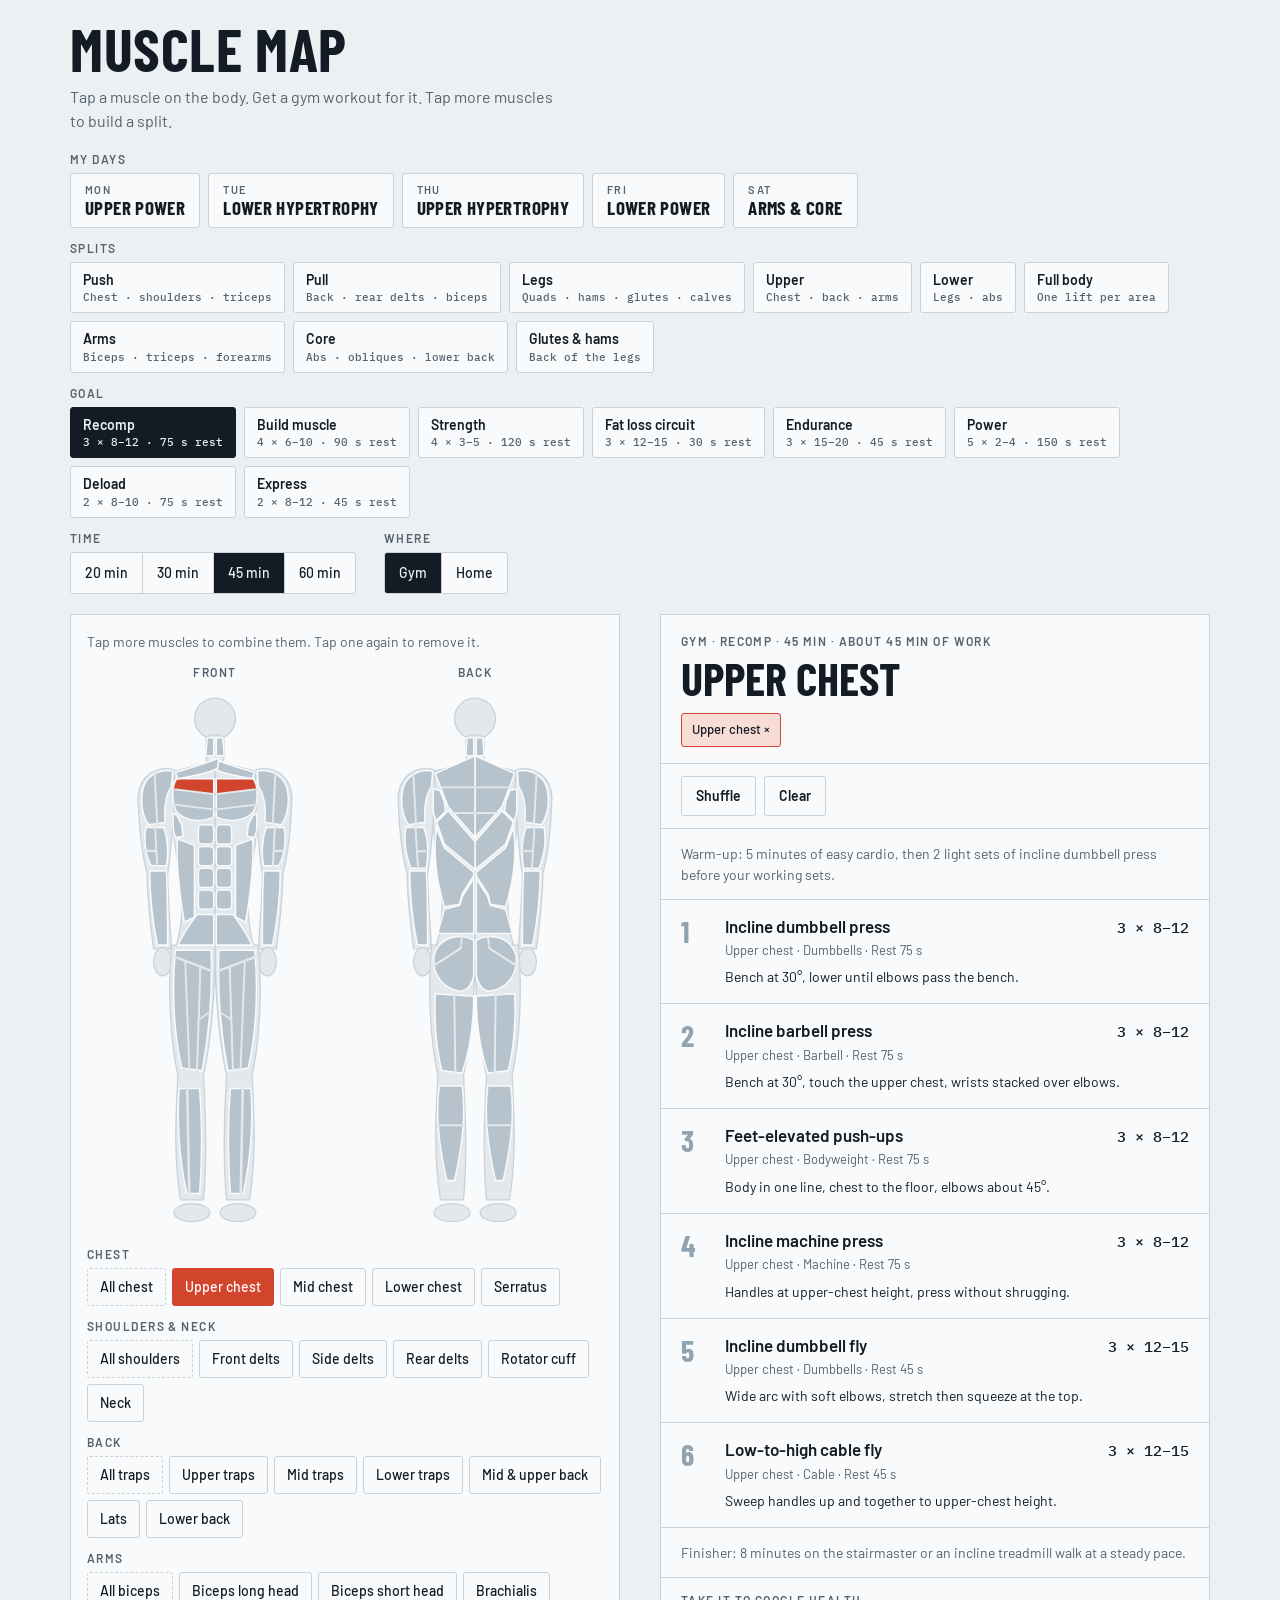
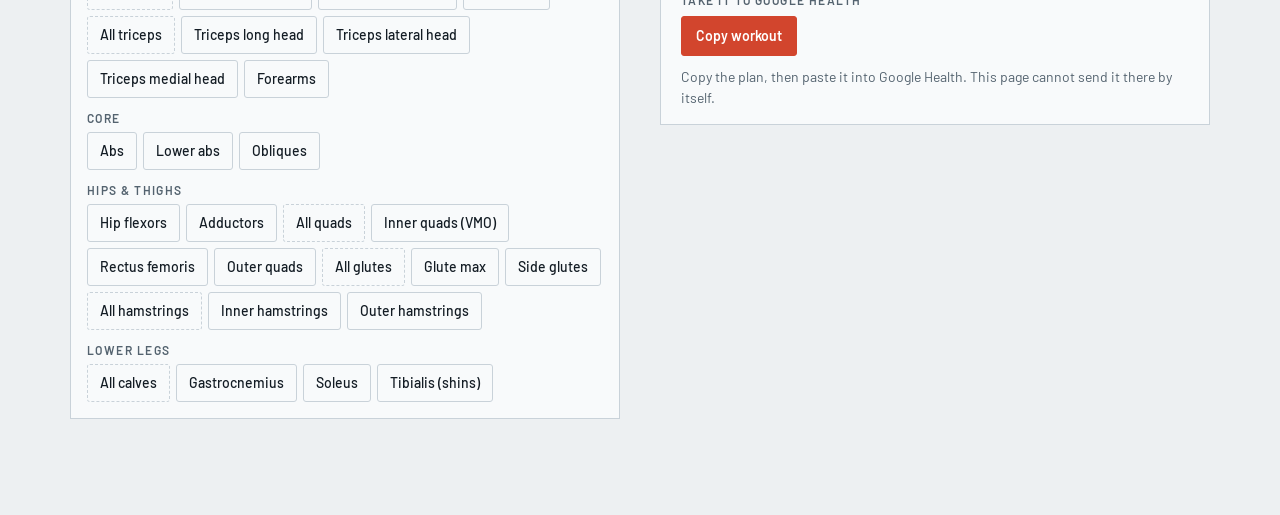
==== commit 768b80c6: "Workout: add Tue Lower Hypertrophy and Sat Arms & Core days Co-Authored-By: Claude Fable 5.2 <norepl" ====
--- a/site/workout/index.html
+++ b/site/workout/index.html
@@ -658,8 +658,10 @@
 const ORDER=Object.keys(M);
 const PRESETS=[
   {id:'mon',day:'Mon',name:'Upper Power',goal:'strength',time:60,sel:['lats','midchest','upperback','upperchest','frontdelts','tricepslong']},
+  {id:'tue',day:'Tue',name:'Lower Hypertrophy',goal:'muscle',time:60,sel:['quadsouter','hamsinner','glutemax','quadsinner','hamsouter','gastroc','adductors']},
   {id:'thu',day:'Thu',name:'Upper Hypertrophy',goal:'muscle',time:60,sel:['lats','upperchest','sidedelts','reardelts','midtraps','bicepslong','tricepslong']},
-  {id:'fri',day:'Fri',name:'Lower Power',goal:'strength',time:60,sel:['glutemax','quadsouter','hamsinner','glutemed','abs','gastroc']}
+  {id:'fri',day:'Fri',name:'Lower Power',goal:'strength',time:60,sel:['glutemax','quadsouter','hamsinner','glutemed','abs','gastroc']},
+  {id:'sat',day:'Sat',name:'Arms & Core',goal:'muscle',time:45,sel:['bicepslong','tricepslong','brachialis','tricepslateral','forearms','abs','obliques']}
 ];
 const SPLITS=[
   {id:'push',name:'Push',sub:'Chest · shoulders · triceps',sel:['midchest','upperchest','frontdelts','sidedelts','tricepslong','tricepslateral']},
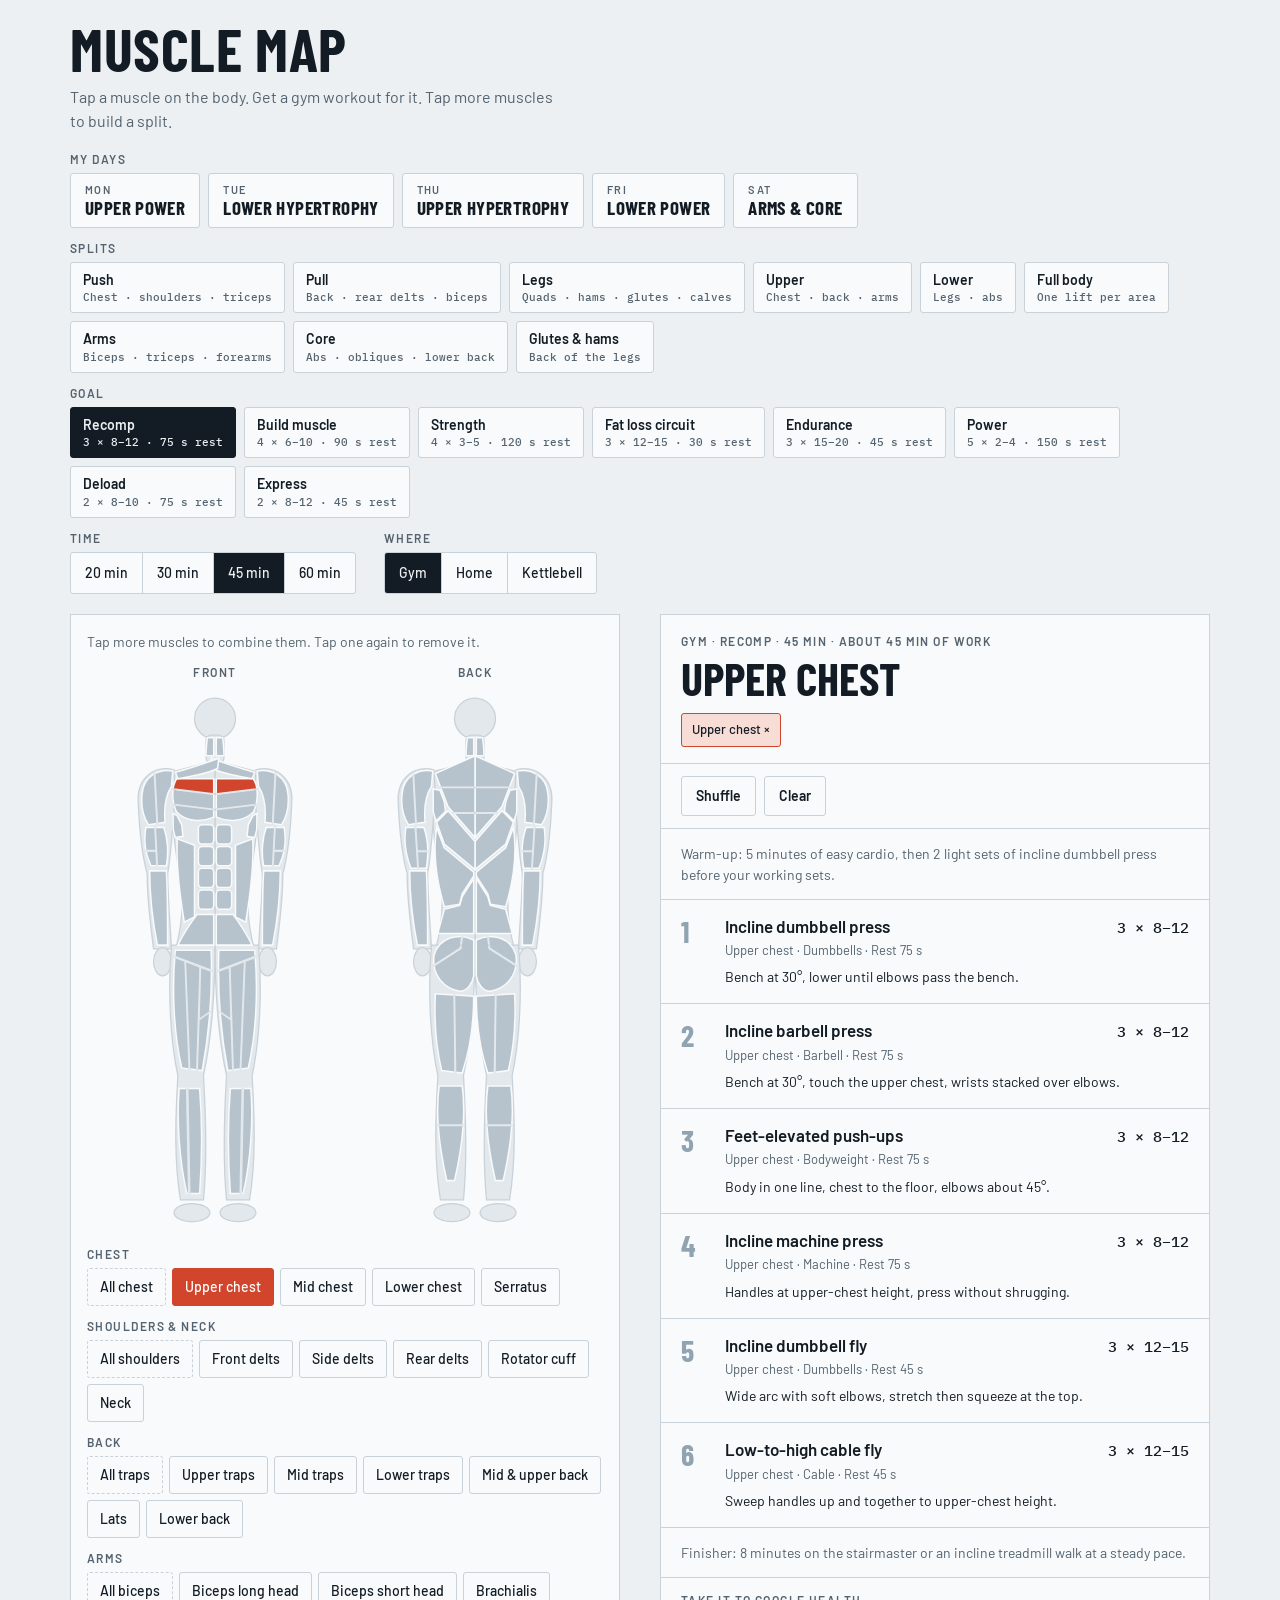
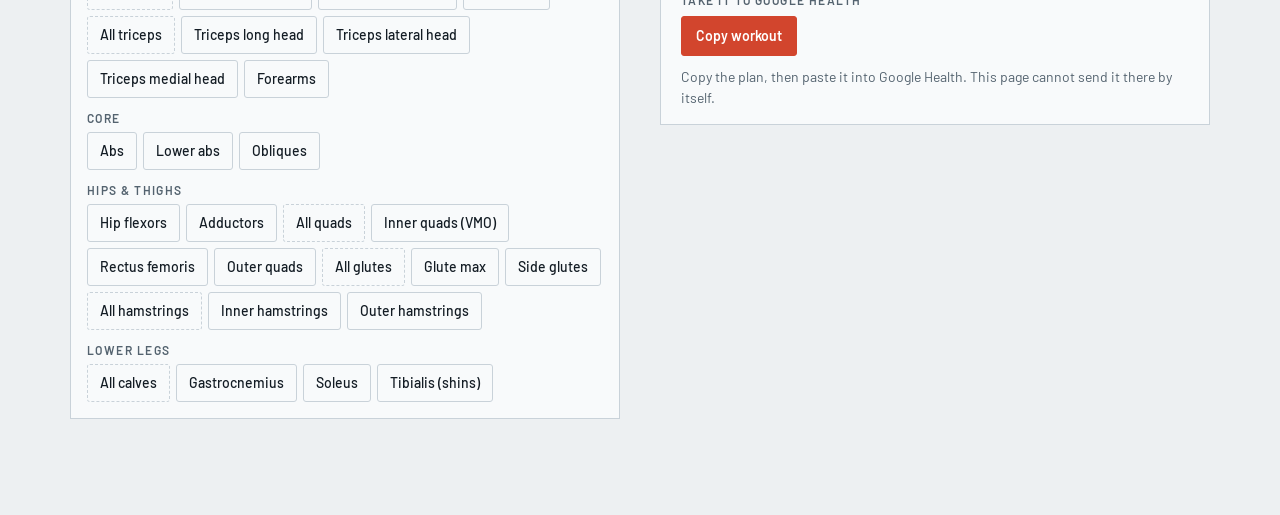
==== commit eb2a9190: "Workout: kettlebell learning track, flow and EMOM formats Co-Authored-By: Claude Fable 5.2 <noreply@" ====
--- a/site/workout/index.html
+++ b/site/workout/index.html
@@ -95,6 +95,11 @@
 .chip.all{border-style:dashed}
 .chip{font:500 14px/1 var(--f-body);padding:9px 12px;min-height:38px;border:1px solid var(--line);border-radius:3px;background:transparent;color:var(--ink);cursor:pointer}
 .chip[aria-pressed="true"]{background:var(--accent);border-color:var(--accent);color:var(--on-accent)}
+.chip[disabled]{opacity:.5;cursor:default}
+.kbp{padding:16px 20px;border-bottom:1px solid var(--line);display:flex;flex-direction:column;gap:10px}
+.kbp .hint{min-height:0}
+.more{margin:6px 0 0;font-size:13px;color:var(--ink-2)}
+.lift .btn{margin-top:10px}
 
 .sheet{border:1px solid var(--line);background:var(--surface);min-width:0}
 .sheet-h{padding:20px 20px 16px;border-bottom:1px solid var(--line)}
@@ -162,6 +167,7 @@
       <div class="seg" role="group" aria-labelledby="whereLbl" id="whereSeg">
         <button type="button" data-where="gym">Gym</button>
         <button type="button" data-where="home">Home</button>
+        <button type="button" data-where="kb">Kettlebell</button>
       </div>
     </div>
   </div>
@@ -201,6 +207,11 @@
         <p class="note" id="goalNote" hidden></p>
         <ol class="lifts" id="lifts"></ol>
         <p class="note" id="fin" hidden></p>
+        <div class="kbp" id="kbSkills" hidden>
+          <p class="lbl">Kettlebell skills</p>
+          <p class="hint">Tap a movement once you can do it with good form. New ones unlock as you go.</p>
+          <div class="chips" id="kbList"></div>
+        </div>
         <div class="export">
           <p class="lbl">Take it to Google Health</p>
           <div class="row">
@@ -654,6 +665,48 @@
 };
 const HOME_EQ='bodyweight, a push-up board, an ab roller, and household furniture (a sturdy table, a chair, a wall, a door frame, a towel)';
 const HARD_HOME=new Set(['lats','upperback','midtraps','lowertraps','reardelts','sidedelts','bicepslong','bicepsshort','brachialis','hamsinner','hamsouter']);
+/* ---------- kettlebell track: movements unlock once their prerequisites (pre) are marked as known ---------- */
+const KB=[
+ {id:'swing',name:'Two-hand swing',lvl:1,pre:[],mus:['glutemax','hamsouter','hamsinner','lowerback','forearms'],reps:'10–15',emom:'10 reps',
+  cues:'Hike the bell back like a football snap. Snap the hips and keep the arms loose. The bell floats to chest height.',miss:'squatting the swing or lifting the bell with the arms.'},
+ {id:'kbdl',name:'Kettlebell deadlift',lvl:1,pre:[],grind:1,mus:['hamsouter','hamsinner','glutemax','lowerback'],prac:[3,'8',60],
+  cues:'Bell between your ankles. Push the hips back with a flat back and shins near vertical. Stand tall by squeezing the glutes.',miss:'a rounded back, or turning it into a squat.'},
+ {id:'goblet',name:'Goblet squat',lvl:1,pre:[],grind:1,mus:['quadsouter','quadsinner','rectus','glutemax'],emom:'6 reps',prac:[3,'8',60],
+  cues:'Hold the bell by the horns at your chest. Sit between your hips with the elbows inside the knees. Keep the chest tall all the way down.',miss:'heels lifting or knees caving in.'},
+ {id:'floorpress',name:'Kettlebell floor press',lvl:1,pre:[],grind:1,side:' each arm',noflow:1,mus:['midchest','upperchest','lowerchest','tricepslong','tricepslateral'],prac:[3,'8 each arm',60],
+  cues:'Lie on your back with knees bent, the bell resting on the back of the forearm. Lower until the upper arm touches the floor. Press straight up with a straight wrist.',miss:'the wrist bending back under the bell.'},
+ {id:'carry',name:'Suitcase carry',lvl:1,pre:[],noflow:1,mus:['obliques','forearms','uppertraps'],reps:'30–40 m each side',prac:[3,'20 m each side',60],
+  cues:'Bell in one hand like a suitcase. Walk tall with level shoulders. Do not lean away from the bell.',miss:'leaning to the side or shrugging the loaded shoulder.'},
+ {id:'halo',name:'Halo',lvl:1,pre:[],mus:['frontdelts','sidedelts','rotatorcuff','upperback'],reps:'8–10 each direction',prac:[2,'8 each direction',45],
+  cues:'Hold the bell upside down by the horns. Circle it close around your head. Ribs down, only the arms move.',miss:'leaning back, or moving the head instead of the bell.'},
+ {id:'oneswing',name:'One-arm swing',lvl:2,pre:['swing'],side:' each arm',mus:['glutemax','hamsouter','hamsinner','forearms','obliques'],reps:'8–10 each arm',emom:'5 each arm',
+  cues:'Same hinge as the two-hand swing. Keep the shoulders square and do not let the bell twist you. The free arm swings alongside for balance.',miss:'the working shoulder being pulled forward at the bottom.'},
+ {id:'row',name:'Single-arm row',lvl:2,pre:['kbdl'],grind:1,side:' each arm',mus:['lats','upperback','midtraps','reardelts','bicepslong'],prac:[3,'8 each arm',60],
+  cues:'Hinge with a flat back, free hand on a bench or your knee. Pull the elbow toward your hip. Pause at the top and lower slowly.',miss:'twisting the torso to heave the bell up.'},
+ {id:'clean',name:'Clean',lvl:2,pre:['oneswing'],coach:1,side:' each arm',mus:['glutemax','hamsouter','bicepslong','brachialis','forearms'],reps:'5–8 each arm',emom:'4 each arm',
+  cues:'Start like a one-arm swing but keep the elbow close to your ribs. Zip the bell up your body like a jacket zipper. Let your hand slide around the bell so it lands softly in the rack.',miss:'the bell flipping over and banging the forearm. Keep it closer to the body.'},
+ {id:'press',name:'Overhead press',lvl:2,pre:['clean'],grind:1,side:' each arm',mus:['frontdelts','sidedelts','tricepslong','tricepslateral'],
+  cues:'Start from the rack: bell on the forearm, wrist straight, elbow under the bell. Squeeze glutes and abs and press straight up. Finish with the biceps by the ear.',miss:'leaning back to get the bell up.'},
+ {id:'cleanpress',name:'Clean and press',lvl:3,pre:['clean','press'],side:' each arm',mus:['frontdelts','sidedelts','tricepslong','glutemax','forearms'],reps:'5 each arm',emom:'3 each arm',prac:[4,'3 each arm',75],
+  cues:'One clean, pause in the rack, one press. Re-clean before every press. Stay tight between the two.',miss:'rushing the press before the bell has settled in the rack.'},
+ {id:'racksquat',name:'Front rack squat',lvl:3,pre:['clean','goblet'],grind:1,side:' each side',mus:['quadsouter','quadsinner','rectus','glutemax','abs'],
+  cues:'Clean the bell to the rack with the elbow tucked. Squat without letting the bell pull you sideways. Drive up and stay tall.',miss:'the elbow drifting out so the bell pulls you forward.'},
+ {id:'racklunge',name:'Front rack reverse lunge',lvl:3,pre:['clean','goblet'],grind:1,side:' each leg',mus:['glutemax','glutemed','quadsouter','hamsinner'],
+  cues:'Bell in the rack. Step back until the back knee kisses the floor. Push through the front heel to stand.',miss:'the front knee collapsing inward.'},
+ {id:'tgu',name:'Turkish get-up',lvl:3,pre:['press'],coach:1,noflow:1,side:' each side',mus:['frontdelts','rotatorcuff','abs','obliques','glutemed'],reps:'1–3 each side',prac:[3,'1 each side',75],
+  cues:'Learn it in halves: first only floor to elbow to hand to hip bridge, and back down. Eyes on the bell the whole time, arm locked straight. Move slowly, one position at a time.',miss:'a bent elbow or rushing between positions. Practise with no weight, or a shoe balanced on the fist, first.'},
+ {id:'windmill',name:'Windmill',lvl:3,pre:['press'],noflow:1,side:' each side',mus:['obliques','rotatorcuff','hamsinner','sidedelts'],reps:'5 each side',prac:[3,'3 each side',60],
+  cues:'Bell locked out overhead, feet turned about 45° away from it. Push the hip out toward the bell side and fold down. Eyes stay on the bell.',miss:'bending the spine sideways instead of hinging at the hip.'},
+ {id:'highpull',name:'High pull',lvl:4,pre:['oneswing'],side:' each arm',mus:['uppertraps','reardelts','midtraps','glutemax'],reps:'6–8 each arm',emom:'5 each arm',
+  cues:'Start as a one-arm swing. As the bell floats, pull the elbow high and back. Punch it back out and let it fall into the next hinge.',miss:'pulling with the arm before the hips have finished.'},
+ {id:'snatch',name:'Snatch',lvl:4,pre:['highpull','press'],coach:1,side:' each arm',mus:['glutemax','hamsouter','frontdelts','uppertraps','forearms'],reps:'5–8 each arm',emom:'5 each arm',prac:[5,'3 each arm',75],
+  cues:'A high pull that continues overhead. Punch the hand through the handle at the top so the bell lands softly. Lock out, pause, then drop it back into the hinge.',miss:'the bell crashing onto the forearm. Punch through earlier.'}
+];
+const KB_NOTE='Kettlebell mode: one bell. New movements come first as practice while you are fresh. Tap "Got it" once a movement feels solid and it joins your regular work.';
+const SS_NOTE='Supersets: do the two lifts with the same letter back to back, then rest.';
+const WHERE={gym:'Gym',home:'Home',kb:'Kettlebell'};
+let kbSet=(()=>{try{const a=JSON.parse(localStorage.getItem('mm-kb'));if(Array.isArray(a))return new Set(a.filter(x=>KB.some(m=>m.id===x)))}catch(e){}return new Set(['swing'])})();
+function kbSave(){try{localStorage.setItem('mm-kb',JSON.stringify([...kbSet]))}catch(e){}}
 function exFor(id){return state.where==='home'?(HOME[id]||[]):M[id].ex}
 const ORDER=Object.keys(M);
 const PRESETS=[
@@ -683,7 +736,9 @@
   endurance:{label:'Endurance',hc:'15–25',hi:'20–30',blurb:'light loads, high reps, short rests',c:{sets:3,reps:'15–20',rest:45},i:{sets:2,reps:'15–20',rest:30},fin:0,finisher:'',note:'Pick a weight you could lift about 25 times. Keep the pace steady.'},
   power:{label:'Power',compoundOnly:true,hc:'3–5 explosive',hi:'8–12',blurb:'explosive low-rep sets on compound lifts with full rest',c:{sets:5,reps:'2–4',rest:150},i:{sets:3,reps:'6–8',rest:90},fin:0,finisher:'',note:'Use about 60 to 70% of your max and move every rep as fast as you can with clean form. End the set when the bar slows down.'},
   deload:{label:'Deload',hc:'8–12 easy',hi:'10–15 easy',blurb:'a light recovery session, far from failure',c:{sets:2,reps:'8–10',rest:75},i:{sets:2,reps:'10–12',rest:60},fin:0,finisher:'',note:'Deload: use about 60% of your usual weight and stop every set with at least 4 reps left.'},
-  express:{label:'Express',superset:true,hc:'10–15',hi:'12–20',blurb:'two hard sets per lift, done as supersets',c:{sets:2,reps:'8–12',rest:45},i:{sets:2,reps:'12–15',rest:45},fin:0,finisher:'',note:'Only two sets each, so take the second one close to failure.'}
+  express:{label:'Express',superset:true,hc:'10–15',hi:'12–20',blurb:'two hard sets per lift, done as supersets',c:{sets:2,reps:'8–12',rest:45},i:{sets:2,reps:'12–15',rest:45},fin:0,finisher:'',note:'Only two sets each, so take the second one close to failure.'},
+  kbflow:{label:'Kettlebell flow',kb:'flow',spec:'chain 3–4 moves',blurb:'three or four kettlebell movements chained without putting the bell down',c:{sets:4,reps:'5',rest:90},i:{sets:4,reps:'5',rest:90},fin:0,finisher:''},
+  kbemom:{label:'EMOM',kb:'emom',spec:'a set every minute',blurb:'a set at the top of every minute for a fixed number of minutes',c:{sets:10,reps:'10',rest:0},i:{sets:10,reps:'10',rest:0},fin:0,finisher:''}
 };
 
 /* ---------- body drawing (right-hand half is mirrored to make the left) ---------- */
@@ -804,7 +859,7 @@
 $('#figBack').append(buildFig('back'));
 
 /* ---------- state ---------- */
-const state={sel:['upperchest'],goal:'recomp',time:45,seed:1,view:'front',ai:null,where:(()=>{try{return localStorage.getItem('mm-where')==='home'?'home':'gym'}catch(e){return 'gym'}})()};
+const state={sel:['upperchest'],goal:'recomp',time:45,seed:1,view:'front',ai:null,where:(()=>{try{const v=localStorage.getItem('mm-where');return v==='home'||v==='kb'?v:'gym'}catch(e){return 'gym'}})()};
 
 const ISO=new Set(['sidedelts','reardelts','bicepslong','bicepsshort','brachialis','tricepslong','tricepslateral','tricepsmedial','forearms','gastroc','soleus','tibialis','serratus','rotatorcuff','neck','glutemed','adductors']);
 const MAIN=new Set(['Barbell bench press','Machine chest press','Incline barbell press','Incline dumbbell press','Barbell overhead press','Seated dumbbell shoulder press','Machine shoulder press',
@@ -855,7 +910,9 @@
 function activeSplit(){
   return SPLITS.find(p=>p.sel.length===state.sel.length&&p.sel.every((x,i)=>state.sel[i]===x));
 }
+function hasPlan(){return state.sel.length>0||state.where==='kb'}
 function titleFor(){
+  if(!state.sel.length&&state.where==='kb')return 'Kettlebell session';
   const ap=activePreset();if(ap)return ap.name;
   const sp=activeSplit();if(sp)return sp.name;
   const p=labelParts();
@@ -863,7 +920,68 @@
   return p.join(' + ');
 }
 function est(sets,rest){return sets*(40+rest)/60}
+function tagPairs(items){
+  items.forEach((x,i)=>{
+    const L=String.fromCharCode(65+(i>>1)),solo=i%2===0&&i===items.length-1;
+    x.tag=solo?L:L+(i%2+1);
+    x.restTxt=i%2===0&&!solo?'no rest, go straight to '+L+'2':'rest '+x.rest+' s';
+  });
+}
+function buildKb(){
+  const G=GOALS[state.goal];
+  const fit=m=>m.mus.filter(x=>state.sel.includes(x)).length;
+  const r=rng(state.seed*997+11);
+  const order=l=>shuffle(l,r).sort((a,b)=>fit(b)-fit(a));
+  const learn=order(KB.filter(m=>!kbSet.has(m.id)&&m.pre.every(x=>kbSet.has(x)))).sort((a,b)=>a.lvl-b.lvl);
+  const all=order(KB.filter(m=>kbSet.has(m.id))),hit=all.filter(m=>fit(m)>0);
+  const known=hit.length>=3?hit:all;
+  const finOn=!G.kb&&G.fin&&state.time>=45&&kbSet.has('swing');
+  const out=[],work=[],notes=[];
+  let total=5+(finOn?5:0);
+  learn.slice(0,state.time>=45?2:1).forEach((m,i)=>{
+    const pr=m.prac||[5,'5'+(m.side||''),60];
+    out.push({name:m.name,muscle:'Practice · level '+m.lvl,equip:'Kettlebell',sets:pr[0],reps:pr[1],rest:pr[2],cue:m.cues,
+      more:'Watch for '+m.miss+(m.coach?' Worth watching a video or having a coach check this one.':''),kb:m.id,tag:'P'+(i+1)});
+    total+=est(pr[0],pr[2]);
+  });
+  if(out.length)notes.push('P = practice: use a light bell and stop while every rep still looks good.');
+  const flow=known.filter(m=>!m.noflow).slice(0,4),timed=known.filter(m=>m.emom);
+  if(G.kb==='flow'&&flow.length>=2){
+    const per=flow.length*0.6+1.5,rounds=Math.max(3,Math.min(8,Math.floor((state.time-total)/per)));
+    flow.forEach((m,i)=>work.push({name:m.name,muscle:'Flow',equip:'Kettlebell',sets:rounds,reps:'5'+(m.side||''),rest:90,rx:'5'+(m.side||' reps'),
+      restTxt:i<flow.length-1?'no rest, keep the bell in your hands':'rest 90 s, then start the next round',cue:m.cues,tag:'F'+(i+1)}));
+    total+=rounds*per;
+    notes.push('Flow: do F1 to F'+flow.length+' in a row without putting the bell down. That is one round. Do '+rounds+' rounds.');
+  }else if(G.kb==='emom'&&timed.length){
+    const avail=state.time-total,n=Math.min(timed.length,avail>=24?2:1),len=n===2?10:Math.max(6,Math.min(15,Math.floor(avail)));
+    timed.slice(0,n).forEach((m,i)=>{
+      work.push({name:m.name,muscle:'EMOM',equip:'Kettlebell',sets:len,reps:m.emom+' per minute',rest:0,rx:'EMOM '+len+' min · '+m.emom,
+        restTxt:'rest for what is left of each minute'+(i<n-1?', then take 2 minutes off':''),cue:m.cues,tag:'E'+(i+1)});
+      total+=len+(i<n-1?2:0);
+    });
+    notes.push('EMOM: start a set at the top of every minute and rest for the remainder.');
+  }else{
+    const B=G.kb?GOALS.recomp:G;
+    if(G.kb)notes.push('This format needs more movements you know, so this session is straight sets for now.');
+    for(const m of known){
+      if(out.length+work.length>=8)break;
+      const t=est(B.c.sets,B.superset?B.c.rest/2:B.c.rest);
+      if(work.length>=1&&total+t>state.time)continue;
+      work.push({name:m.name,muscle:m.mus.slice(0,2).map(x=>M[x].n).join(', '),equip:'Kettlebell',sets:B.c.sets,reps:m.grind?B.c.reps+(m.side||''):m.reps,rest:B.c.rest,cue:m.cues});
+      total+=t;
+    }
+    if(B.superset&&work.length>1){tagPairs(work);notes.push(SS_NOTE)}
+    else work.forEach((x,i)=>{x.tag=String(i+1)});
+    if(B.note)notes.push(B.note);
+  }
+  const miss=state.sel.filter(id=>!KB.some(m=>m.mus.includes(id))).map(id=>M[id].n.toLowerCase());
+  return{title:titleFor(),items:out.concat(work),mins:Math.round(total),note:notes.join(' '),
+    kbNote:KB_NOTE+(miss.length?' No kettlebell movement in this list trains '+miss.slice(0,4).join(', ')+' directly.':''),
+    warm:'3 minutes of easy movement, then 10 hip hinges and 5 halos each way with a light bell.',
+    finisher:finOn?'Finisher: 5 minutes of two-hand swings, 10 at the top of every minute.':'',source:'library'};
+}
 function buildPlan(){
+  if(state.where==='kb')return buildKb();
   const G=GOALS[state.goal];
   const home=state.where==='home';
   const qs=state.sel.map(id=>({id,q:queueFor(id)}));
@@ -895,14 +1013,7 @@
   }
   out.sort((a,b)=>(a.type==='c'?0:1)-(b.type==='c'?0:1));
   let note=G.note||'';
-  if(G.superset&&out.length>1){
-    out.forEach((x,i)=>{
-      const L=String.fromCharCode(65+(i>>1)),solo=i%2===0&&i===out.length-1;
-      x.tag=solo?L:L+(i%2+1);
-      x.restTxt=i%2===0&&!solo?'no rest, go straight to '+L+'2':'rest '+x.rest+' s';
-    });
-    note=('Supersets: do the two lifts with the same letter back to back, then rest. '+note).trim();
-  }
+  if(G.superset&&out.length>1){tagPairs(out);note=(SS_NOTE+' '+note).trim()}
   return{title:titleFor(),items:out,mins:Math.round(total),note,
     warm:!out.length?'':home?'3 minutes of jumping jacks and arm circles, then 1 easy set of '+out[0].name.toLowerCase()+'.':'5 minutes of easy cardio, then 2 light sets of '+out[0].name.toLowerCase()+' before your working sets.',
     finisher:finisherOn||G.fin===0?(home&&G.hfin?G.hfin:G.finisher):'',source:'library'};
@@ -914,7 +1025,7 @@
     const on=state.sel.includes(g.dataset.m);
     g.classList.toggle('on',on);g.setAttribute('aria-pressed',on?'true':'false');
   });
-  document.querySelectorAll('.chip').forEach(c=>{const g=c.dataset.g;const on=g?GROUPS[g].every(x=>state.sel.includes(x)):state.sel.includes(c.dataset.m);c.setAttribute('aria-pressed',on?'true':'false')});
+  document.querySelectorAll('#chips .chip').forEach(c=>{const g=c.dataset.g;const on=g?GROUPS[g].every(x=>state.sel.includes(x)):state.sel.includes(c.dataset.m);c.setAttribute('aria-pressed',on?'true':'false')});
   document.querySelectorAll('.preset').forEach(b=>{
     const p=PRESETS.find(x=>x.id===b.dataset.p);
     const on=p.goal===state.goal&&p.time===state.time&&p.sel.length===state.sel.length&&p.sel.every((x,i)=>state.sel[i]===x);
@@ -923,7 +1034,7 @@
   const sp=activeSplit();
   document.querySelectorAll('#splits button').forEach(b=>b.setAttribute('aria-pressed',sp&&sp.id===b.dataset.s?'true':'false'));
   document.querySelectorAll('#whereSeg button').forEach(b=>b.setAttribute('aria-pressed',b.dataset.where===state.where?'true':'false'));
-  document.querySelectorAll('#goalSeg button').forEach(b=>b.setAttribute('aria-pressed',b.dataset.goal===state.goal?'true':'false'));
+  document.querySelectorAll('#goalSeg button').forEach(b=>{b.setAttribute('aria-pressed',b.dataset.goal===state.goal?'true':'false');b.hidden=!!GOALS[b.dataset.goal].kb&&state.where!=='kb'});
   document.querySelectorAll('#timeSeg button').forEach(b=>b.setAttribute('aria-pressed',+b.dataset.time===state.time?'true':'false'));
   document.querySelectorAll('#viewSeg button').forEach(b=>b.setAttribute('aria-pressed',b.dataset.view===state.view?'true':'false'));
   $('#figs').dataset.view=state.view;
@@ -933,12 +1044,12 @@
 }
 let inView=false;
 function syncBar(){
-  const show=state.sel.length>0&&!inView;
+  const show=hasPlan()&&!inView;
   $('#bar').hidden=!show;
   $('#barTxt').textContent=titleFor();
 }
 function renderSheet(){
-  const has=state.sel.length>0;
+  const has=hasPlan();
   $('#empty').hidden=has;$('#filled').hidden=!has;
   const tags=$('#tags');tags.replaceChildren();
   state.sel.forEach(id=>tags.append(h('button',{type:'button',class:'tag','data-m':id,'aria-label':'Remove '+M[id].n},M[id].n+' ×')));
@@ -949,7 +1060,7 @@
   }
   const plan=state.ai||buildPlan();
   const G=GOALS[state.goal];
-  $('#eyebrow').textContent=[state.where==='home'?'Home':'Gym',G.label,state.time+' min','about '+plan.mins+' min of work',plan.source==='claude'?'Written by Claude':''].filter(Boolean).join(' · ');
+  $('#eyebrow').textContent=[WHERE[state.where],G.label,state.time+' min','about '+plan.mins+' min of work',plan.source==='claude'?'Written by Claude':''].filter(Boolean).join(' · ');
   $('#sheetTitle').textContent=plan.title;
   $('#warm').textContent='Warm-up: '+plan.warm;
   const hn=$('#homeNote');
@@ -957,20 +1068,43 @@
     let t='Home mode: bodyweight, your push-up board, the ab roller, and furniture. Only use a table or chair that cannot tip.';
     if(state.sel.some(id=>HARD_HOME.has(id)))t+=' Back, rear and side delts, biceps and hamstrings are hard to load at home. A resistance band or a doorway pull-up bar would cover them.';
     hn.textContent=t;hn.hidden=false;
-  }else hn.hidden=true;
+  }else if(state.where==='kb'){hn.textContent=plan.kbNote||KB_NOTE;hn.hidden=false}
+  else hn.hidden=true;
   $('#goalNote').hidden=!plan.note;$('#goalNote').textContent=plan.note||'';
   const ol=$('#lifts');ol.replaceChildren();
   plan.items.forEach((x,i)=>{
     ol.append(h('li',{class:'lift'},
       h('div',{class:'lift-n','aria-hidden':'true'},x.tag||i+1),
       h('div',{},
-        h('div',{class:'lift-top'},h('h3',{},x.name),h('span',{class:'rx'},x.sets+' × '+x.reps)),
+        h('div',{class:'lift-top'},h('h3',{},x.name),h('span',{class:'rx'},x.rx||x.sets+' × '+x.reps)),
         h('p',{class:'meta'},[x.muscle,x.equip,x.restTxt?x.restTxt[0].toUpperCase()+x.restTxt.slice(1):'Rest '+x.rest+' s'].filter(Boolean).join(' · ')),
-        x.cue?h('p',{class:'cue'},x.cue):null)));
+        x.cue?h('p',{class:'cue'},x.cue):null,
+        x.more?h('p',{class:'more'},x.more):null,
+        x.kb?h('button',{type:'button',class:'btn','data-kb':x.kb},'Got it, add to my workouts'):null)));
   });
   $('#fin').hidden=!plan.finisher;$('#fin').textContent=plan.finisher||'';
   $('#fallback').hidden=true;$('#exStatus').hidden=true;
+  renderKb();
   current=plan;
+}
+function renderKb(){
+  const box=$('#kbSkills');box.hidden=state.where!=='kb';if(box.hidden)return;
+  const list=$('#kbList');list.replaceChildren();
+  [1,2,3,4].forEach(l=>{
+    const row=h('div',{class:'sec-row'});
+    KB.filter(m=>m.lvl===l).forEach(m=>{
+      const on=kbSet.has(m.id),need=m.pre.filter(x=>!kbSet.has(x)).map(x=>KB.find(k=>k.id===x).name.toLowerCase());
+      const b=h('button',{type:'button',class:'chip','data-kb':m.id,'aria-pressed':on?'true':'false'},m.name+(on||!need.length?'':' · after '+need.join(' and ')));
+      if(!on&&need.length)b.disabled=true;
+      row.append(b);
+    });
+    list.append(h('div',{class:'sec'},h('p',{class:'lbl'},'Level '+l),row));
+  });
+}
+function kbToggle(e){
+  const b=e.target.closest('[data-kb]');if(!b)return;
+  if(kbSet.has(b.dataset.kb))kbSet.delete(b.dataset.kb);else kbSet.add(b.dataset.kb);
+  kbSave();state.ai=null;setAiStatus('');update();
 }
 let current=null;
 function reveal(){
@@ -989,6 +1123,8 @@
   state.ai=null;setAiStatus('');update();
 }
 const figs=$('#figs');
+$('#lifts').addEventListener('click',kbToggle);
+$('#kbList').addEventListener('click',kbToggle);
 figs.addEventListener('click',e=>{const g=e.target.closest('.m');if(g)toggle(g.dataset.m)});
 figs.addEventListener('keydown',e=>{
   if(e.key!=='Enter'&&e.key!==' ')return;
@@ -1017,7 +1153,7 @@
   state.view=k>f?'back':'front';
   state.ai=null;setAiStatus('');update();
 });
-Object.entries(GOALS).forEach(([k,G])=>$('#goalSeg').append(h('button',{type:'button',class:'opt','data-goal':k,'aria-pressed':'false'},h('span',{class:'ot'},G.label),h('span',{class:'os'},G.c.sets+' × '+G.c.reps+' · '+G.c.rest+' s rest'))));
+Object.entries(GOALS).forEach(([k,G])=>$('#goalSeg').append(h('button',{type:'button',class:'opt','data-goal':k,'aria-pressed':'false'},h('span',{class:'ot'},G.label),h('span',{class:'os'},G.spec||G.c.sets+' × '+G.c.reps+' · '+G.c.rest+' s rest'))));
 const chips=$('#chips');
 SECTIONS.forEach(([t,items])=>{
   const row=h('div',{class:'sec-row'});
@@ -1041,6 +1177,7 @@
 $('#whereSeg').addEventListener('click',e=>{
   const b=e.target.closest('button');if(!b)return;
   state.where=b.dataset.where;state.ai=null;setAiStatus('');
+  if(state.where!=='kb'&&GOALS[state.goal].kb)state.goal='recomp';
   try{localStorage.setItem('mm-where',state.where)}catch(err){}
   update();
 });
@@ -1057,9 +1194,9 @@
 /* ---------- export for Google Health ---------- */
 function planText(p){
   const G=GOALS[state.goal];
-  const L=[p.title+' workout',(state.where==='home'?'Home':'Gym')+', '+G.label+', '+state.time+' min','','Warm-up: '+p.warm,''];
+  const L=[p.title+' workout',(WHERE[state.where])+', '+G.label+', '+state.time+' min','','Warm-up: '+p.warm,''];
   if(p.note)L.push(p.note,'');
-  p.items.forEach((x,i)=>{L.push((x.tag||i+1)+'. '+x.name+': '+x.sets+' x '+x.reps+', '+(x.restTxt||'rest '+x.rest+' s'));if(x.cue)L.push('   '+x.cue)});
+  p.items.forEach((x,i)=>{L.push((x.tag||i+1)+'. '+x.name+': '+(x.rx||x.sets+' x '+x.reps)+', '+(x.restTxt||'rest '+x.rest+' s'));if(x.cue)L.push('   '+x.cue);if(x.more)L.push('   '+x.more)});
   if(p.finisher)L.push('',p.finisher);
   return L.join('\n').replace(/–/g,'-');
 }
@@ -1094,9 +1231,9 @@
 async function askAi(){
   const btn=$('#askAi');
   if(aiCtl){aiCtl.abort();return}
-  const names=state.sel.map(id=>M[id].n).join(', ');
+  const names=state.sel.map(id=>M[id].n).join(', ')||'full body';
   const G=GOALS[state.goal];
-  const prompt='You are a strength coach writing one '+(state.where==='home'?'home':'gym')+' session for an intermediate lifter. Equipment available: '+(state.where==='home'?HOME_EQ:'a full commercial gym (barbell, dumbbells, cable, machine, bodyweight)')+'.\n'
+  const prompt='You are a strength coach writing one '+WHERE[state.where].toLowerCase()+' session for an intermediate lifter. Equipment available: '+(state.where==='home'?HOME_EQ:state.where==='kb'?'a single kettlebell. Use only these movements, which the lifter already knows: '+KB.filter(m=>kbSet.has(m.id)).map(m=>m.name).join(', '):'a full commercial gym (barbell, dumbbells, cable, machine, bodyweight)')+'.\n'
    +'Muscles to train: '+names+'.\nGoal: '+G.label+' ('+G.blurb+').\nTime available: '+state.time+' minutes including warm-up.\n'
    +'Rules: 4 to 7 exercises, compound movements first, use only the equipment available. Cover every listed muscle. Each cue is one short sentence. Fit sets and rest into the time.\n'
    +'Reply with only JSON like {"warmup":"...","exercises":[{"name":"Lat pulldown","muscle":"Lats","equipment":"Cable","sets":4,"reps":"8-10","rest":90,"cue":"..."}],"finisher":"..."}. The finisher may be an empty string.';
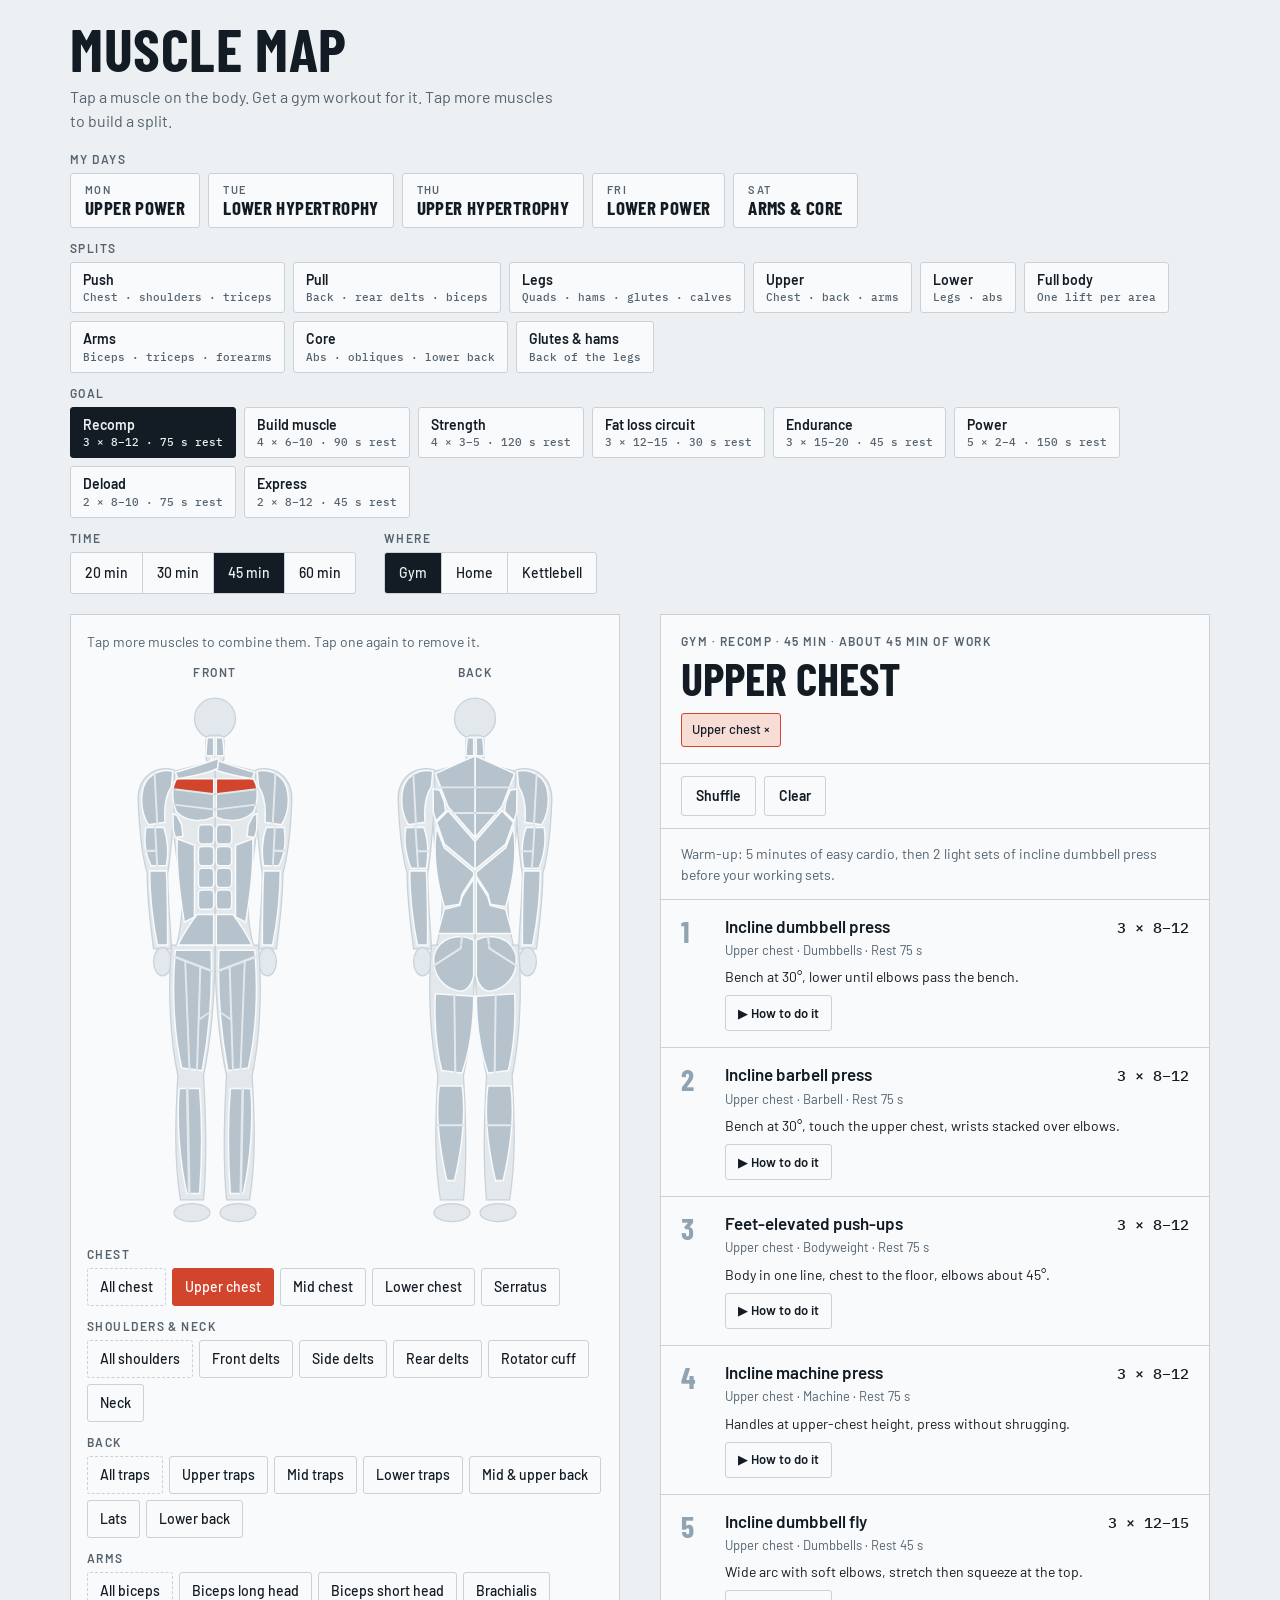
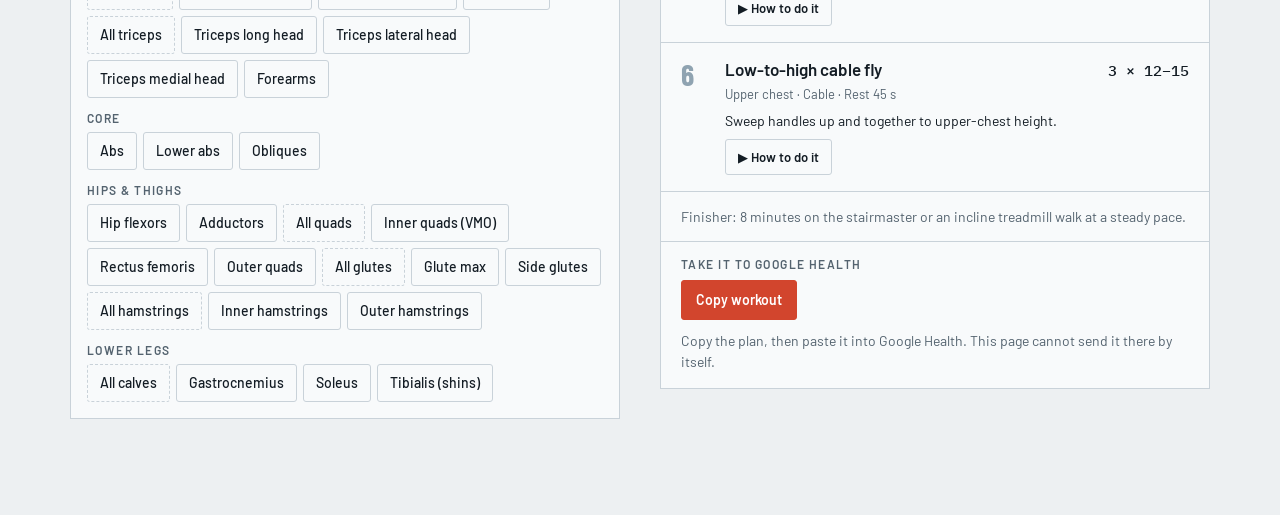
==== commit 7f294bb2: "Workout: exercise demos (photo loop + steps) Co-Authored-By: Claude Opus 5.5 <noreply@anthropic.com>" ====
--- a/site/workout/index.html
+++ b/site/workout/index.html
@@ -100,6 +100,24 @@
 .kbp .hint{min-height:0}
 .more{margin:6px 0 0;font-size:13px;color:var(--ink-2)}
 .lift .btn{margin-top:10px}
+.demo-btn{margin-top:8px;padding:8px 12px;min-height:36px;border:1px solid var(--line);border-radius:3px;background:var(--surface);color:var(--ink);font:600 13px/1 var(--f-body);cursor:pointer}
+.demo-btn::before{content:'▶ '}
+.demo-btn[aria-expanded="true"]{background:var(--ink);border-color:var(--ink);color:var(--bg)}
+.demo-btn[aria-expanded="true"]::before{content:''}
+.demo{margin-top:10px}
+.demo-pics{position:relative;aspect-ratio:850/569;border-radius:3px;overflow:hidden;background:var(--line)}
+.demo-pics img{position:absolute;inset:0;width:100%;height:100%;object-fit:cover}
+.demo-pics img+img{animation:demo 2.6s ease-in-out infinite alternate}
+@keyframes demo{0%,30%{opacity:0}70%,100%{opacity:1}}
+@media (prefers-reduced-motion:reduce){
+  .demo-pics{aspect-ratio:auto;display:grid;grid-template-columns:1fr 1fr;gap:4px;background:none}
+  .demo-pics img{position:static;height:auto;aspect-ratio:850/569}
+  .demo-pics img+img{animation:none}
+}
+.demo-cap{margin:4px 0 0;font:500 11px/1.3 var(--f-mono);color:var(--ink-2)}
+.demo-miss{margin:8px 0 0;font-size:14px}
+.demo-steps{margin:8px 0 0;padding-left:20px;font-size:14px;line-height:1.45}
+.demo-steps li+li{margin-top:4px}
 
 .sheet{border:1px solid var(--line);background:var(--surface);min-width:0}
 .sheet-h{padding:20px 20px 16px;border-bottom:1px solid var(--line)}
@@ -741,6 +759,212 @@
   kbemom:{label:'EMOM',kb:'emom',spec:'a set every minute',blurb:'a set at the top of every minute for a fixed number of minutes',c:{sets:10,reps:'10',rest:0},i:{sets:10,reps:'10',rest:0},fin:0,finisher:''}
 };
 
+/* ---------- exercise demos: photos + steps from free-exercise-db (Unlicense, public domain), pinned to one commit.
+   value = library id; a leading ~ means a close variant (shown as 'Similar movement', without the library's steps) ---------- */
+const DEMO_BASE='https://cdn.jsdelivr.net/gh/yuhonas/free-exercise-db@f00c92c7dcf1216a928a52c3706c7ce8e2f71ed5/exercises/';
+const DEMO={
+ 'Barbell overhead press':'Standing_Military_Press',
+ 'Seated dumbbell shoulder press':'Dumbbell_Shoulder_Press',
+ 'Machine shoulder press':'~Machine_Shoulder_Military_Press',
+ 'Arnold press':'Arnold_Dumbbell_Press',
+ 'Dumbbell front raise':'Front_Dumbbell_Raise',
+ 'Cable front raise':'Front_Cable_Raise',
+ 'Wide-grip upright row':'Upright_Barbell_Row',
+ 'Dumbbell lateral raise':'Side_Lateral_Raise',
+ 'Cable lateral raise':'Cable_Seated_Lateral_Raise',
+ 'Machine lateral raise':'~Side_Lateral_Raise',
+ 'Leaning single-arm lateral raise':'~One-Arm_Incline_Lateral_Raise',
+ 'Wide-grip seated cable row':'Seated_Cable_Rows',
+ 'Reverse pec deck':'Reverse_Machine_Flyes',
+ 'Face pull':'Face_Pull',
+ 'Rear delt dumbbell fly':'~Seated_Bent-Over_Rear_Delt_Raise',
+ 'Cable rear delt fly':'Cable_Rear_Delt_Fly',
+ 'Incline bench reverse fly':'~Dumbbell_Lying_Rear_Lateral_Raise',
+ 'Incline barbell press':'Barbell_Incline_Bench_Press_-_Medium_Grip',
+ 'Incline dumbbell press':'Incline_Dumbbell_Press',
+ 'Incline machine press':'Leverage_Incline_Chest_Press',
+ 'Feet-elevated push-ups':'Push-Ups_With_Feet_Elevated',
+ 'Low-to-high cable fly':'Low_Cable_Crossover',
+ 'Incline dumbbell fly':'Incline_Dumbbell_Flyes',
+ 'Barbell bench press':'Barbell_Bench_Press_-_Medium_Grip',
+ 'Flat dumbbell press':'Dumbbell_Bench_Press',
+ 'Machine chest press':'Machine_Bench_Press',
+ 'Push-ups':'Pushups',
+ 'Pec deck fly':'Butterfly',
+ 'Standing cable fly':'Cable_Crossover',
+ 'Decline barbell press':'Decline_Barbell_Bench_Press',
+ 'Decline dumbbell press':'Decline_Dumbbell_Bench_Press',
+ 'Chest dips':'Dips_-_Chest_Version',
+ 'High-to-low cable fly':'~Cable_Crossover',
+ 'Decline dumbbell fly':'Decline_Dumbbell_Flyes',
+ 'Dumbbell pullover':'Bent-Arm_Dumbbell_Pullover',
+ 'Cable external rotation':'External_Rotation_with_Cable',
+ 'Side-lying dumbbell external rotation':'External_Rotation',
+ 'Cable internal rotation':'Cable_Internal_Rotation',
+ 'Band pull-apart':'Band_Pull_Apart',
+ 'Barbell shrug':'Barbell_Shrug',
+ 'Dumbbell shrug':'Dumbbell_Shrug',
+ 'Rack pull':'Rack_Pulls',
+ 'Farmer’s carry':'Farmers_Walk',
+ 'Cable shrug':'Cable_Shrugs',
+ 'Wide-grip dumbbell upright row':'Standing_Dumbbell_Upright_Row',
+ 'Chest-supported row':'~Dumbbell_Incline_Row',
+ 'T-bar row':'T-Bar_Row_with_Handle',
+ 'Seated cable row':'Seated_Cable_Rows',
+ 'Scapular pull-up':'Scapular_Pull-Up',
+ 'Straight-arm pulldown':'Straight-Arm_Pulldown',
+ 'Barbell row':'Bent_Over_Barbell_Row',
+ 'Pull-up':'Pullups',
+ 'Lat pulldown':'Wide-Grip_Lat_Pulldown',
+ 'Neutral-grip pulldown':'V-Bar_Pulldown',
+ 'One-arm dumbbell row':'One-Arm_Dumbbell_Row',
+ 'Single-arm cable pulldown':'One_Arm_Lat_Pulldown',
+ 'Conventional deadlift':'Barbell_Deadlift',
+ 'Romanian deadlift':'Romanian_Deadlift',
+ 'Good morning':'Good_Morning',
+ 'Back extension':'Hyperextensions_Back_Extensions',
+ 'Reverse hyperextension':'Reverse_Hyperextension',
+ 'Chin-up':'Chin-Up',
+ 'Barbell curl':'Barbell_Curl',
+ 'Incline dumbbell curl':'Incline_Dumbbell_Curl',
+ 'Drag curl':'Drag_Curl',
+ 'Wide-grip barbell curl':'Wide-Grip_Standing_Barbell_Curl',
+ 'EZ-bar preacher curl':'Preacher_Curl',
+ 'Spider curl':'Spider_Curl',
+ 'Concentration curl':'Concentration_Curls',
+ 'Cable curl':'Standing_Biceps_Cable_Curl',
+ 'Hammer curl':'Hammer_Curls',
+ 'Cross-body hammer curl':'Cross_Body_Hammer_Curl',
+ 'Reverse curl':'Reverse_Barbell_Curl',
+ 'Rope cable hammer curl':'Cable_Hammer_Curls_-_Rope_Attachment',
+ 'Zottman curl':'Zottman_Curl',
+ 'Close-grip bench press':'Close-Grip_Barbell_Bench_Press',
+ 'Parallel-bar dips':'Dips_-_Triceps_Version',
+ 'Overhead cable extension':'Cable_Rope_Overhead_Triceps_Extension',
+ 'Dumbbell overhead extension':'Standing_Dumbbell_Triceps_Extension',
+ 'EZ-bar skull crusher':'EZ-Bar_Skullcrusher',
+ 'Diamond push-ups':'Push-Ups_-_Close_Triceps_Position',
+ 'Cable pushdown':'Triceps_Pushdown',
+ 'Rope pushdown':'Triceps_Pushdown_-_Rope_Attachment',
+ 'Single-arm cable pushdown':'Cable_One_Arm_Tricep_Extension',
+ 'Close-grip push-ups':'Push-Ups_-_Close_Triceps_Position',
+ 'Reverse-grip cable pushdown':'Reverse_Grip_Triceps_Pushdown',
+ 'Single-arm reverse-grip pushdown':'~Reverse_Grip_Triceps_Pushdown',
+ 'Dumbbell kickback':'Tricep_Dumbbell_Kickback',
+ 'Bench dips':'Bench_Dips',
+ 'Wrist curl':'Seated_Dumbbell_Palms-Up_Wrist_Curl',
+ 'Reverse wrist extension':'Seated_Dumbbell_Palms-Down_Wrist_Curl',
+ 'Hanging leg raise':'Hanging_Leg_Raise',
+ 'Ab wheel rollout':'Ab_Roller',
+ 'Cable crunch':'Cable_Crunch',
+ 'Plank':'Plank',
+ 'Decline sit-up':'~Sit-Up',
+ 'Dead bug':'Dead_Bug',
+ 'Captain’s chair knee raise':'~Knee_Hip_Raise_On_Parallel_Bars',
+ 'Reverse crunch':'Reverse_Crunch',
+ 'Hanging knee raise':'~Hanging_Leg_Raise',
+ 'Lying leg raise':'Flat_Bench_Lying_Leg_Raise',
+ 'Decline reverse crunch':'Decline_Reverse_Crunch',
+ 'Pallof press':'Pallof_Press',
+ 'Cable woodchop':'Standing_Cable_Wood_Chop',
+ 'Side plank':'Side_Bridge',
+ 'Russian twist':'Russian_Twist',
+ 'Mountain climbers':'Mountain_Climbers',
+ 'Sumo squat':'~Plie_Dumbbell_Squat',
+ 'Sumo deadlift':'Sumo_Deadlift',
+ 'Adductor machine':'Thigh_Adductor',
+ 'Cable hip adduction':'Cable_Hip_Adduction',
+ 'Heel-elevated goblet squat':'~Goblet_Squat',
+ 'Narrow-stance leg press':'Narrow_Stance_Leg_Press',
+ 'Narrow-stance hack squat':'Narrow_Stance_Hack_Squats',
+ 'Leg extension':'Leg_Extensions',
+ 'Barbell front squat':'Front_Barbell_Squat',
+ 'Sissy squat':'Weighted_Sissy_Squat',
+ 'Wide-stance leg press':'~Leg_Press',
+ 'Back squat':'Barbell_Squat',
+ 'Hack squat':'Hack_Squat',
+ 'Walking lunge':'Bodyweight_Walking_Lunge',
+ 'Single-leg extension':'Single-Leg_Leg_Extension',
+ 'Barbell hip thrust':'Barbell_Hip_Thrust',
+ 'Bulgarian split squat':'~Split_Squat_with_Dumbbells',
+ 'Dumbbell step-up':'Dumbbell_Step_Ups',
+ 'Cable kickback':'One-Legged_Cable_Kickback',
+ 'Single-leg Romanian deadlift':'~Kettlebell_One-Legged_Deadlift',
+ 'Hip abduction machine':'Thigh_Abductor',
+ 'Side-lying leg raise':'Side_Leg_Raises',
+ 'Banded lateral walk':'Monster_Walk',
+ 'Stiff-leg dumbbell deadlift':'Stiff-Legged_Dumbbell_Deadlift',
+ 'Cable pull-through':'Pull_Through',
+ 'Seated leg curl':'Seated_Leg_Curl',
+ 'Lying leg curl':'Lying_Leg_Curls',
+ 'Nordic hamstring curl':'Natural_Glute_Ham_Raise',
+ 'Standing calf raise':'Standing_Calf_Raises',
+ 'Leg press calf raise':'Calf_Press_On_The_Leg_Press_Machine',
+ 'Donkey calf raise':'Donkey_Calf_Raises',
+ 'Single-leg calf raise':'~Standing_Dumbbell_Calf_Raise',
+ 'Seated calf raise':'Seated_Calf_Raise',
+ 'Dumbbell seated calf raise':'Dumbbell_Seated_One-Leg_Calf_Raise',
+ 'Bent-knee calf raise':'~Seated_Calf_Raise',
+ 'Neck flexion with plate':'Lying_Face_Up_Plate_Neck_Resistance',
+ 'Neck extension with plate':'Lying_Face_Down_Plate_Neck_Resistance',
+ 'Isometric neck hold':'Isometric_Neck_Exercise_-_Front_And_Back',
+ 'Decline push-up':'Decline_Push-Up',
+ 'Deficit decline push-up':'~Decline_Push-Up',
+ 'Slow-negative decline push-up':'~Decline_Push-Up',
+ 'Push-up board: chest position':'~Pushups',
+ 'Deficit push-up':'~Pushups',
+ 'Tempo push-up':'~Pushups',
+ 'Incline push-up':'Incline_Push-Up',
+ 'Wide low-hand push-up':'~Push-Up_Wide',
+ 'Isometric palm press (chest)':'~Isometric_Chest_Squeezes',
+ 'Side-lying external rotation':'External_Rotation',
+ 'Table row':'~Inverted_Row',
+ 'Wide table row':'~Inverted_Row',
+ 'Underhand table row':'~Inverted_Row',
+ 'Narrow underhand table row':'~Inverted_Row',
+ 'Bodyweight good morning':'~Good_Morning',
+ 'Table reverse hyper':'~Reverse_Hyperextension',
+ 'Superman':'Superman',
+ 'Superman pull':'~Superman',
+ 'Push-up board: triceps position':'~Push-Ups_-_Close_Triceps_Position',
+ 'Chair dip':'~Bench_Dips',
+ 'Chair dip (lean forward)':'~Bench_Dips',
+ 'Slow-negative triceps push-up':'~Push-Ups_-_Close_Triceps_Position',
+ 'Fist plank':'~Plank',
+ 'Ab roller rollout':'Ab_Roller',
+ 'Ab roller angled rollout':'~Ab_Roller',
+ 'Flutter kicks':'Flutter_Kicks',
+ 'Bicycle crunch':'~Cross-Body_Crunch',
+ 'Seated knee tuck':'Seated_Leg_Tucks',
+ 'Heel-elevated squat':'~Bodyweight_Squat',
+ 'Pause squat':'~Bodyweight_Squat',
+ 'Jump squat':'Freehand_Jump_Squat',
+ 'Couch hip thrust':'~Barbell_Hip_Thrust',
+ 'Single-leg glute bridge':'Single_Leg_Glute_Bridge',
+ 'Long-lever glute bridge':'~Butt_Lift_Bridge',
+ 'Donkey kick':'Glute_Kickback',
+ 'Towel leg curl':'~Ball_Leg_Curl',
+ 'Single-leg towel leg curl':'~Ball_Leg_Curl',
+ 'Nordic curl (heels under the couch)':'~Natural_Glute_Ham_Raise',
+ 'Slow calf raise':'~Standing_Calf_Raises',
+ 'Wall sit calf raise':'~Standing_Calf_Raises',
+ 'Bent-knee single-leg calf raise':'~Standing_Dumbbell_Calf_Raise',
+ 'Lying neck flexion':'~Lying_Face_Up_Plate_Neck_Resistance',
+ 'Lying neck extension':'~Lying_Face_Down_Plate_Neck_Resistance',
+ 'Two-hand swing':'~One-Arm_Kettlebell_Swings',
+ 'Goblet squat':'Goblet_Squat',
+ 'Kettlebell floor press':'One-Arm_Kettlebell_Floor_Press',
+ 'Halo':'Kettlebell_Halo',
+ 'One-arm swing':'One-Arm_Kettlebell_Swings',
+ 'Single-arm row':'One-Arm_Kettlebell_Row',
+ 'Clean':'One-Arm_Kettlebell_Clean',
+ 'Overhead press':'~Two-Arm_Kettlebell_Military_Press',
+ 'Front rack squat':'~Front_Squats_With_Two_Kettlebells',
+ 'Turkish get-up':'Kettlebell_Turkish_Get-Up_Lunge_style',
+ 'Windmill':'Kettlebell_Windmill',
+ 'High pull':'Kettlebell_Sumo_High_Pull',
+ 'Snatch':'One-Arm_Kettlebell_Snatch'
+};
 /* ---------- body drawing (right-hand half is mirrored to make the left) ---------- */
 const SIL={
   torso:'M100 60 L131 68 C135 92 133 122 127 152 C124 172 126 190 131 208 L100 208 Z',
@@ -1080,12 +1304,45 @@
         h('p',{class:'meta'},[x.muscle,x.equip,x.restTxt?x.restTxt[0].toUpperCase()+x.restTxt.slice(1):'Rest '+x.rest+' s'].filter(Boolean).join(' · ')),
         x.cue?h('p',{class:'cue'},x.cue):null,
         x.more?h('p',{class:'more'},x.more):null,
+        DEMO[x.name]?h('button',{type:'button',class:'demo-btn','data-demo':x.name,'aria-expanded':demoOpen.has(x.name)?'true':'false'},demoOpen.has(x.name)?'Hide demo':'How to do it'):null,
+        DEMO[x.name]&&demoOpen.has(x.name)?demoBox(x):null,
         x.kb?h('button',{type:'button',class:'btn','data-kb':x.kb},'Got it, add to my workouts'):null)));
   });
   $('#fin').hidden=!plan.finisher;$('#fin').textContent=plan.finisher||'';
   $('#fallback').hidden=true;$('#exStatus').hidden=true;
   renderKb();
   current=plan;
+}
+/* exercise demo: start/end photos cross-fade like a GIF, plus the library's steps (loaded on first open) */
+const demoOpen=new Set(),demoSteps=new Map();
+function demoBox(x){
+  const v=DEMO[x.name],near=v[0]==='~',id=near?v.slice(1):v,base=DEMO_BASE+id+'/';
+  const box=h('div',{class:'demo'},
+    h('div',{class:'demo-pics'},
+      h('img',{src:base+'0.jpg',alt:x.name+': start position',decoding:'async'}),
+      h('img',{src:base+'1.jpg',alt:x.name+': end position',decoding:'async'})),
+    h('p',{class:'demo-cap'},(near?'Similar movement, same idea · ':'')+'Photos: free-exercise-db'));
+  const kb=KB.find(m=>m.name===x.name);
+  if(kb&&kb.miss&&!x.more)box.append(h('p',{class:'demo-miss'},'Common mistake: '+kb.miss));
+  if(!near){const ol=h('ol',{class:'demo-steps'});box.append(ol);loadSteps(id,ol)}
+  return box;
+}
+function loadSteps(id,ol){
+  const fill=a=>ol.replaceChildren(...a
+    .filter(s=>!/^\s*(repeat|variations?|caution|tip)\b/i.test(s))
+    .slice(0,4)
+    .map(s=>h('li',{},s.split(/(?<=\.)\s+/).slice(0,2).join(' ').replace(/\s*Tip:?\s.*$/,''))));
+  if(demoSteps.has(id))return fill(demoSteps.get(id));
+  fetch(DEMO_BASE+id+'.json').then(r=>r.ok?r.json():null).then(d=>{
+    if(d&&Array.isArray(d.instructions)){demoSteps.set(id,d.instructions.map(String));fill(demoSteps.get(id))}
+  }).catch(()=>{});
+}
+function demoToggle(e){
+  const b=e.target.closest('[data-demo]');if(!b)return;
+  const n=b.dataset.demo;if(demoOpen.has(n))demoOpen.delete(n);else demoOpen.add(n);
+  const li=b.closest('.lift'),i=[...li.parentNode.children].indexOf(li);
+  renderSheet();
+  const nb=$('#lifts').children[i]&&$('#lifts').children[i].querySelector('[data-demo]');if(nb)nb.focus({preventScroll:true});
 }
 function renderKb(){
   const box=$('#kbSkills');box.hidden=state.where!=='kb';if(box.hidden)return;
@@ -1124,6 +1381,7 @@
 }
 const figs=$('#figs');
 $('#lifts').addEventListener('click',kbToggle);
+$('#lifts').addEventListener('click',demoToggle);
 $('#kbList').addEventListener('click',kbToggle);
 figs.addEventListener('click',e=>{const g=e.target.closest('.m');if(g)toggle(g.dataset.m)});
 figs.addEventListener('keydown',e=>{
